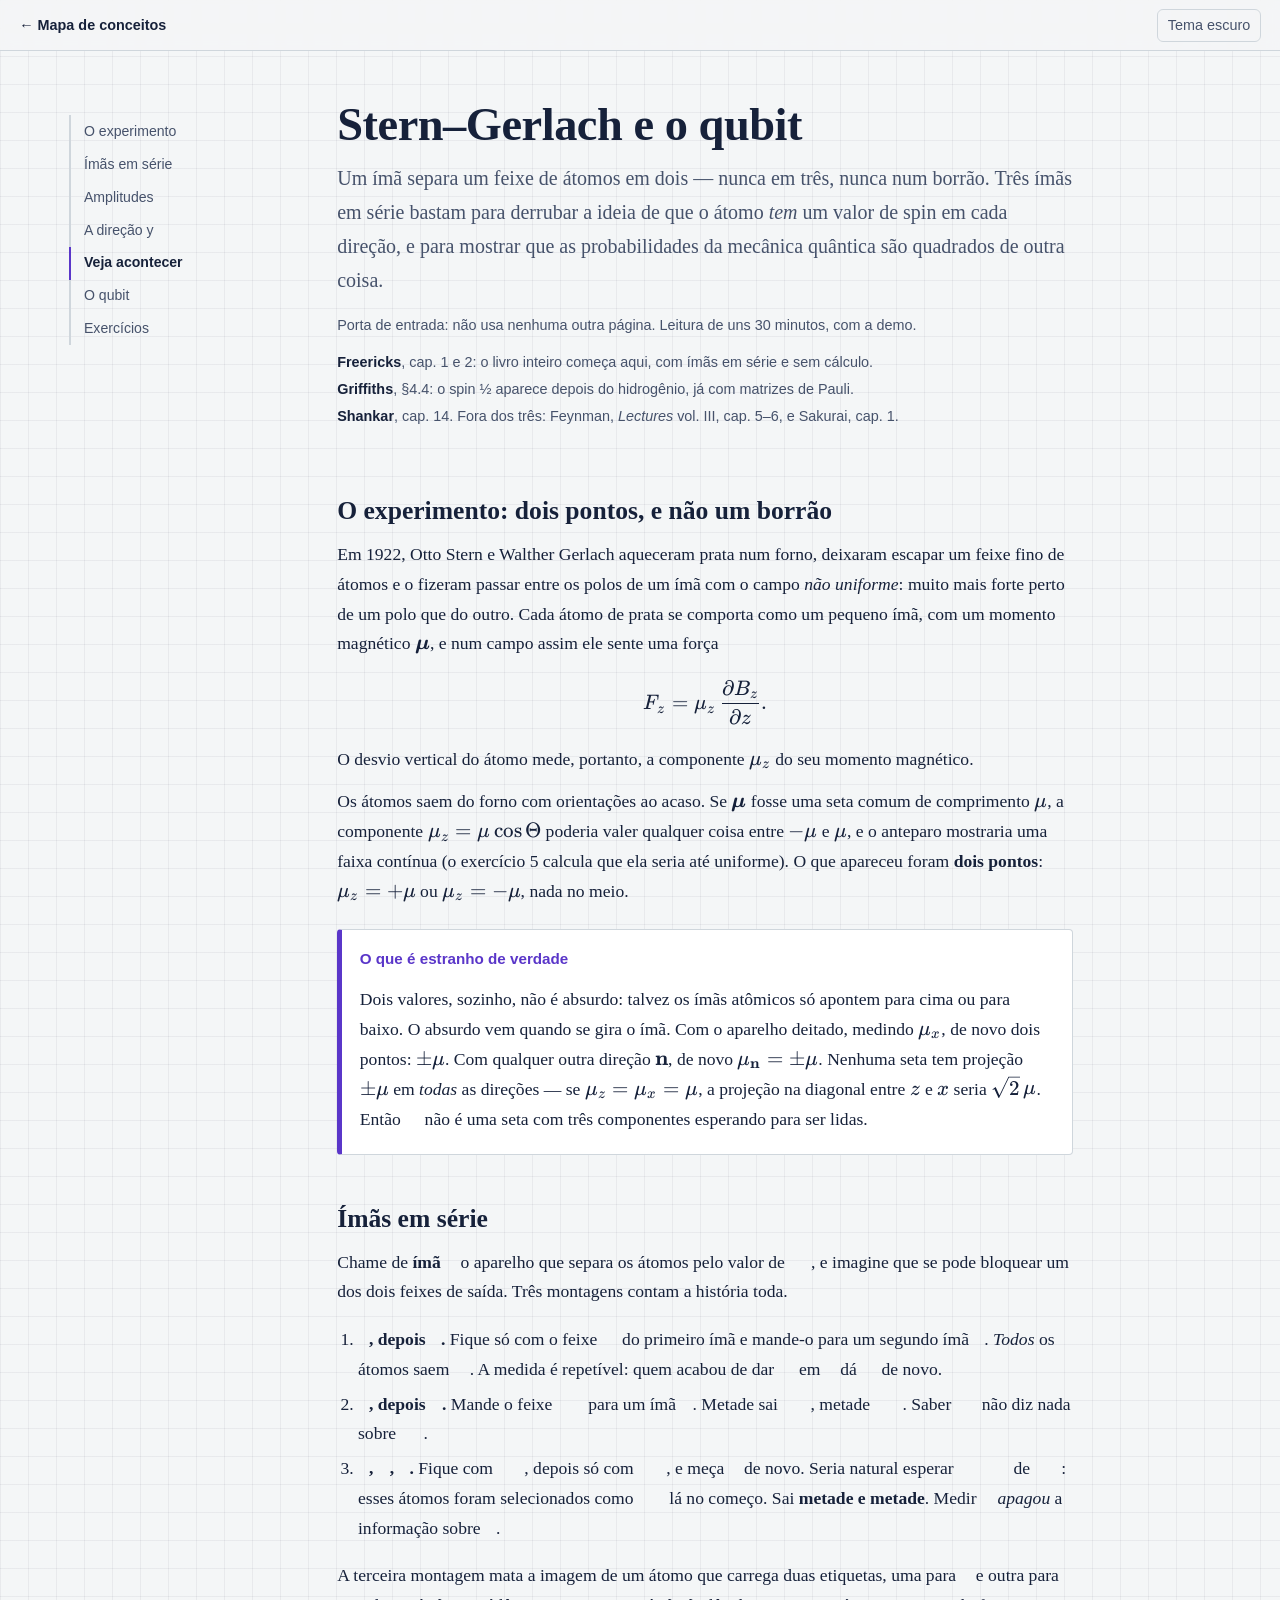
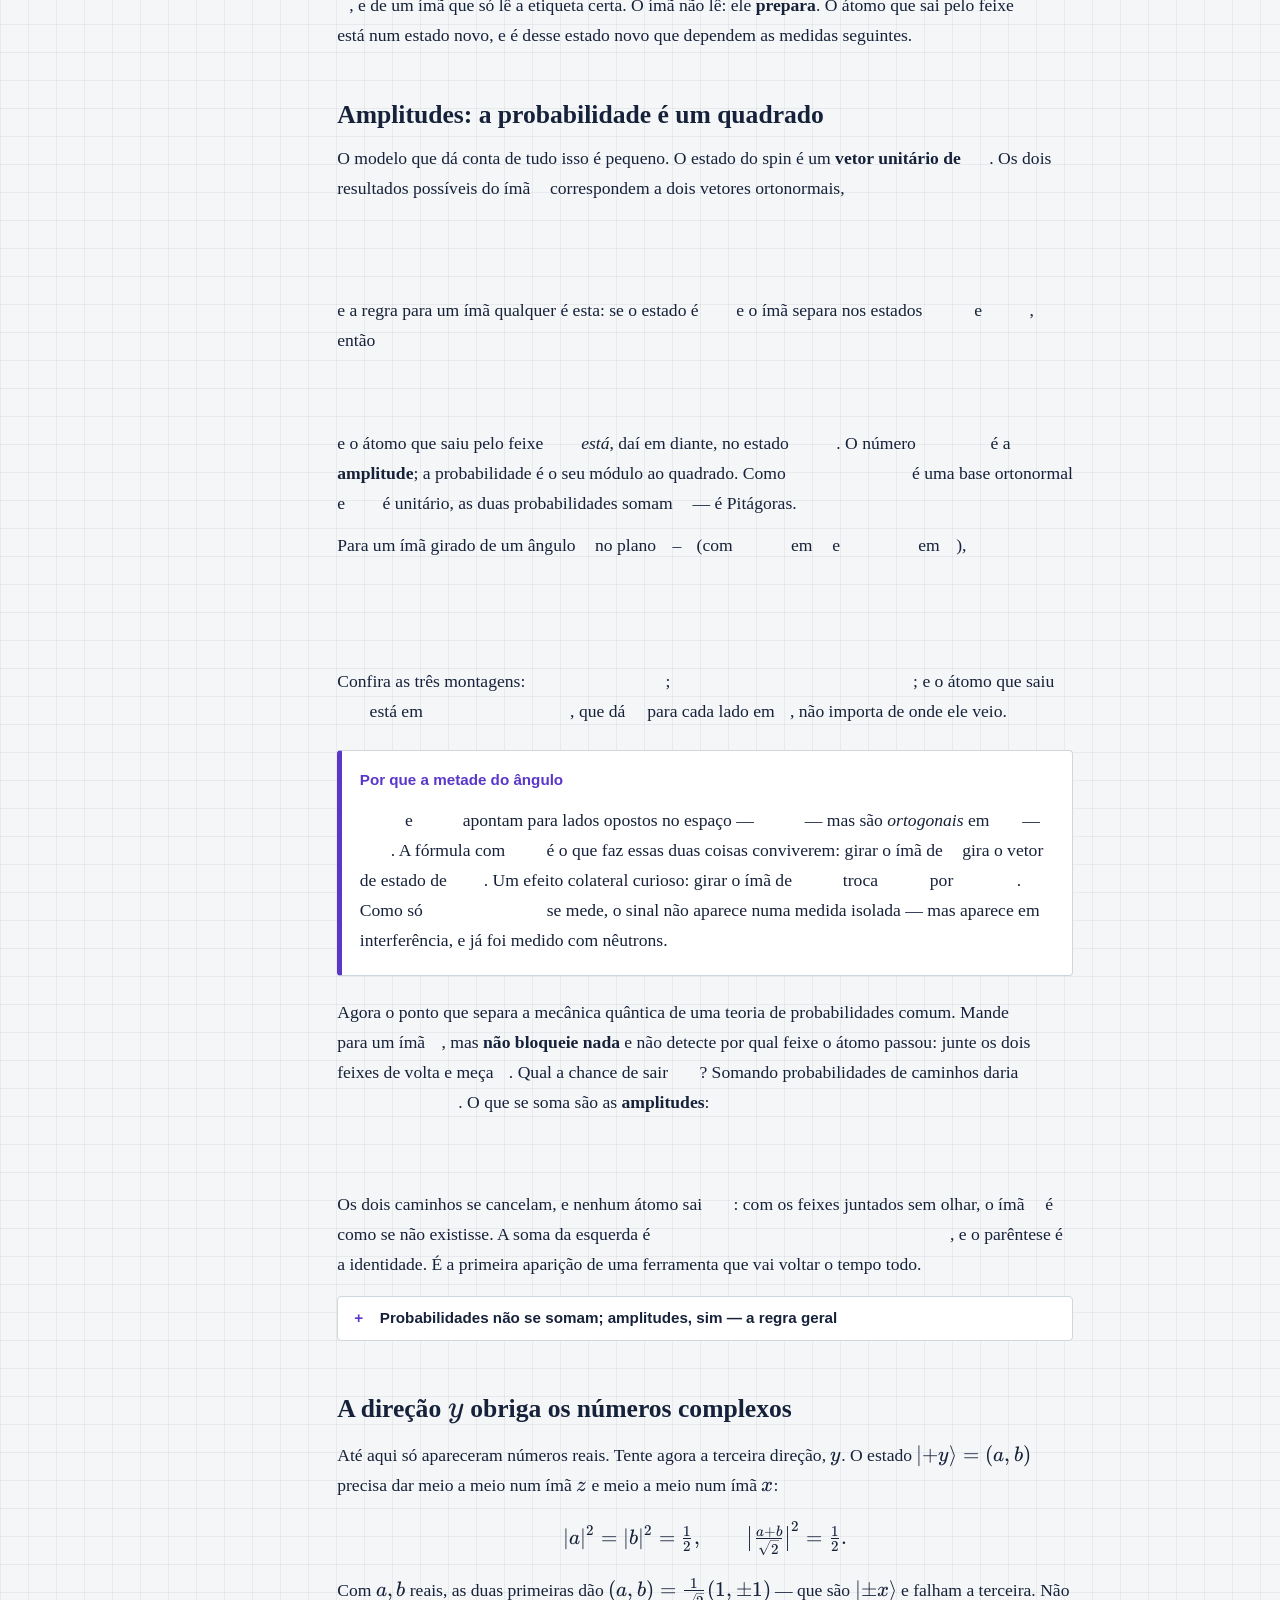
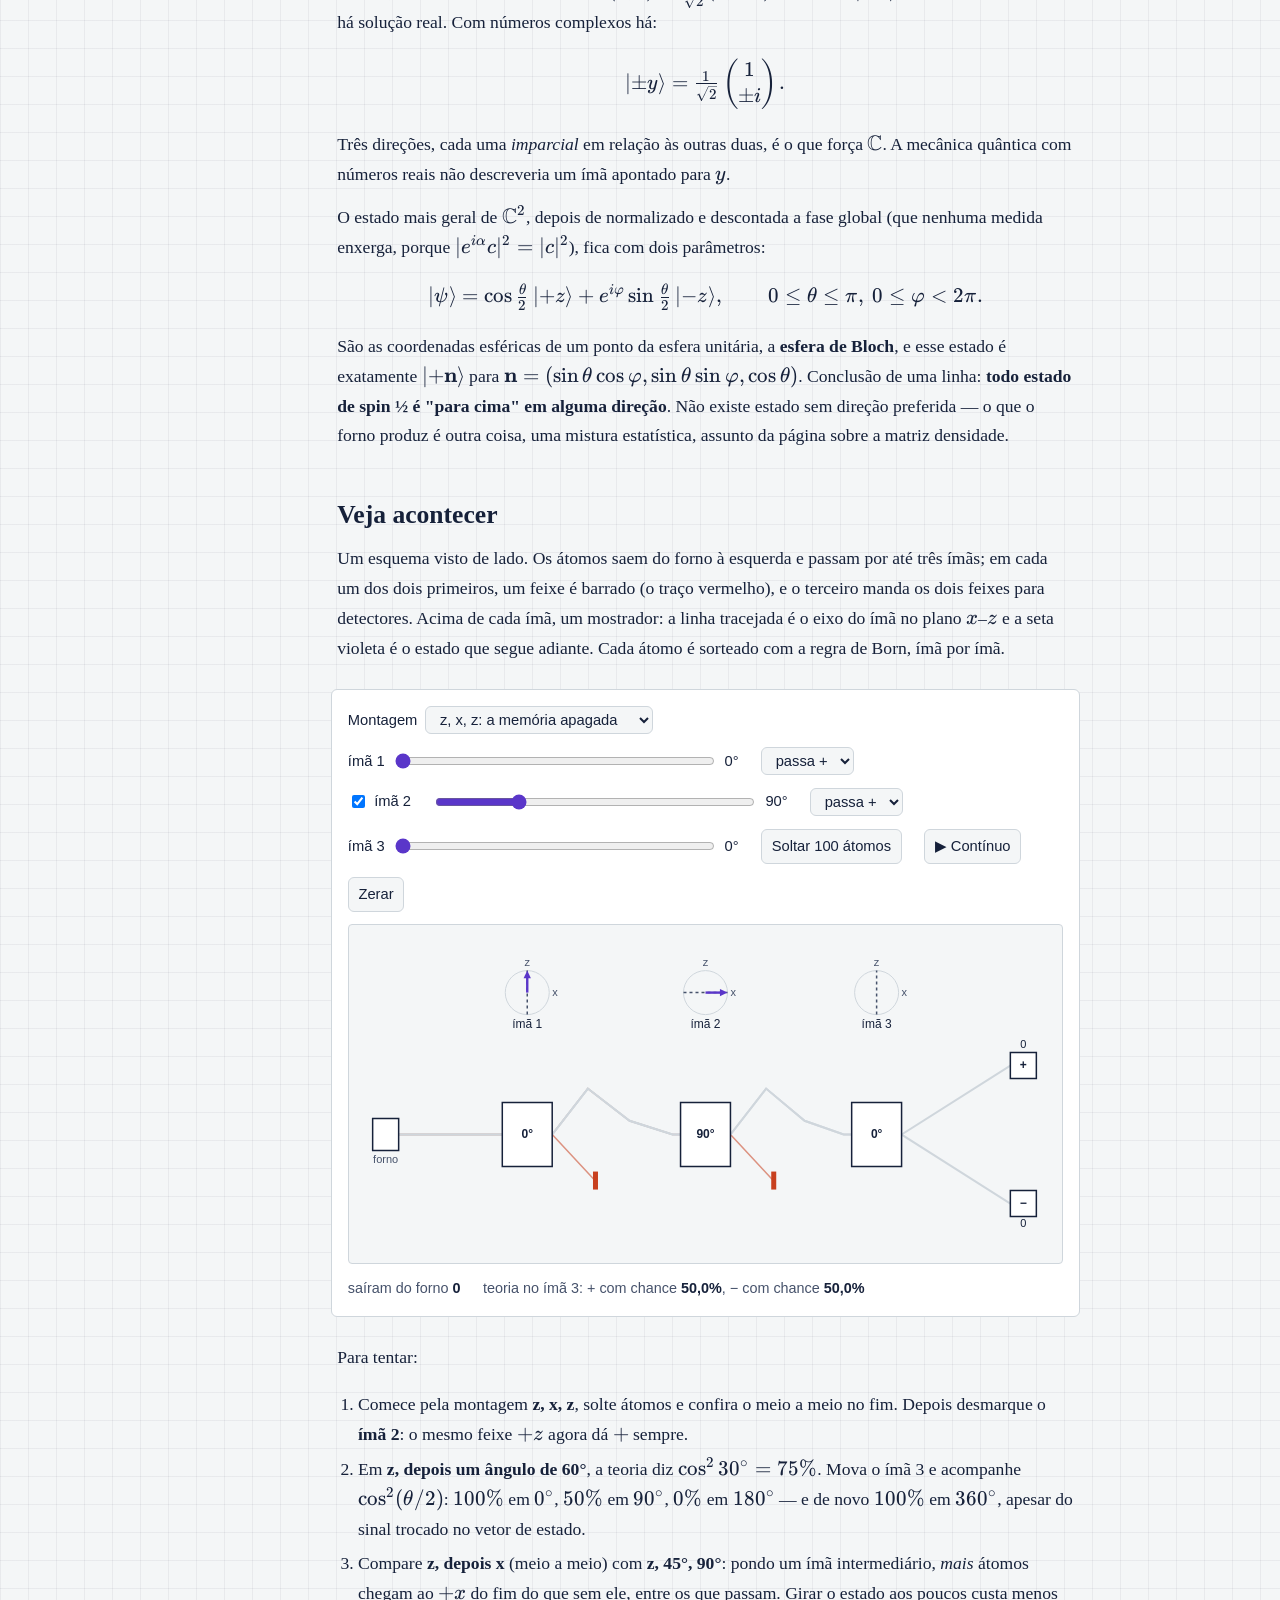
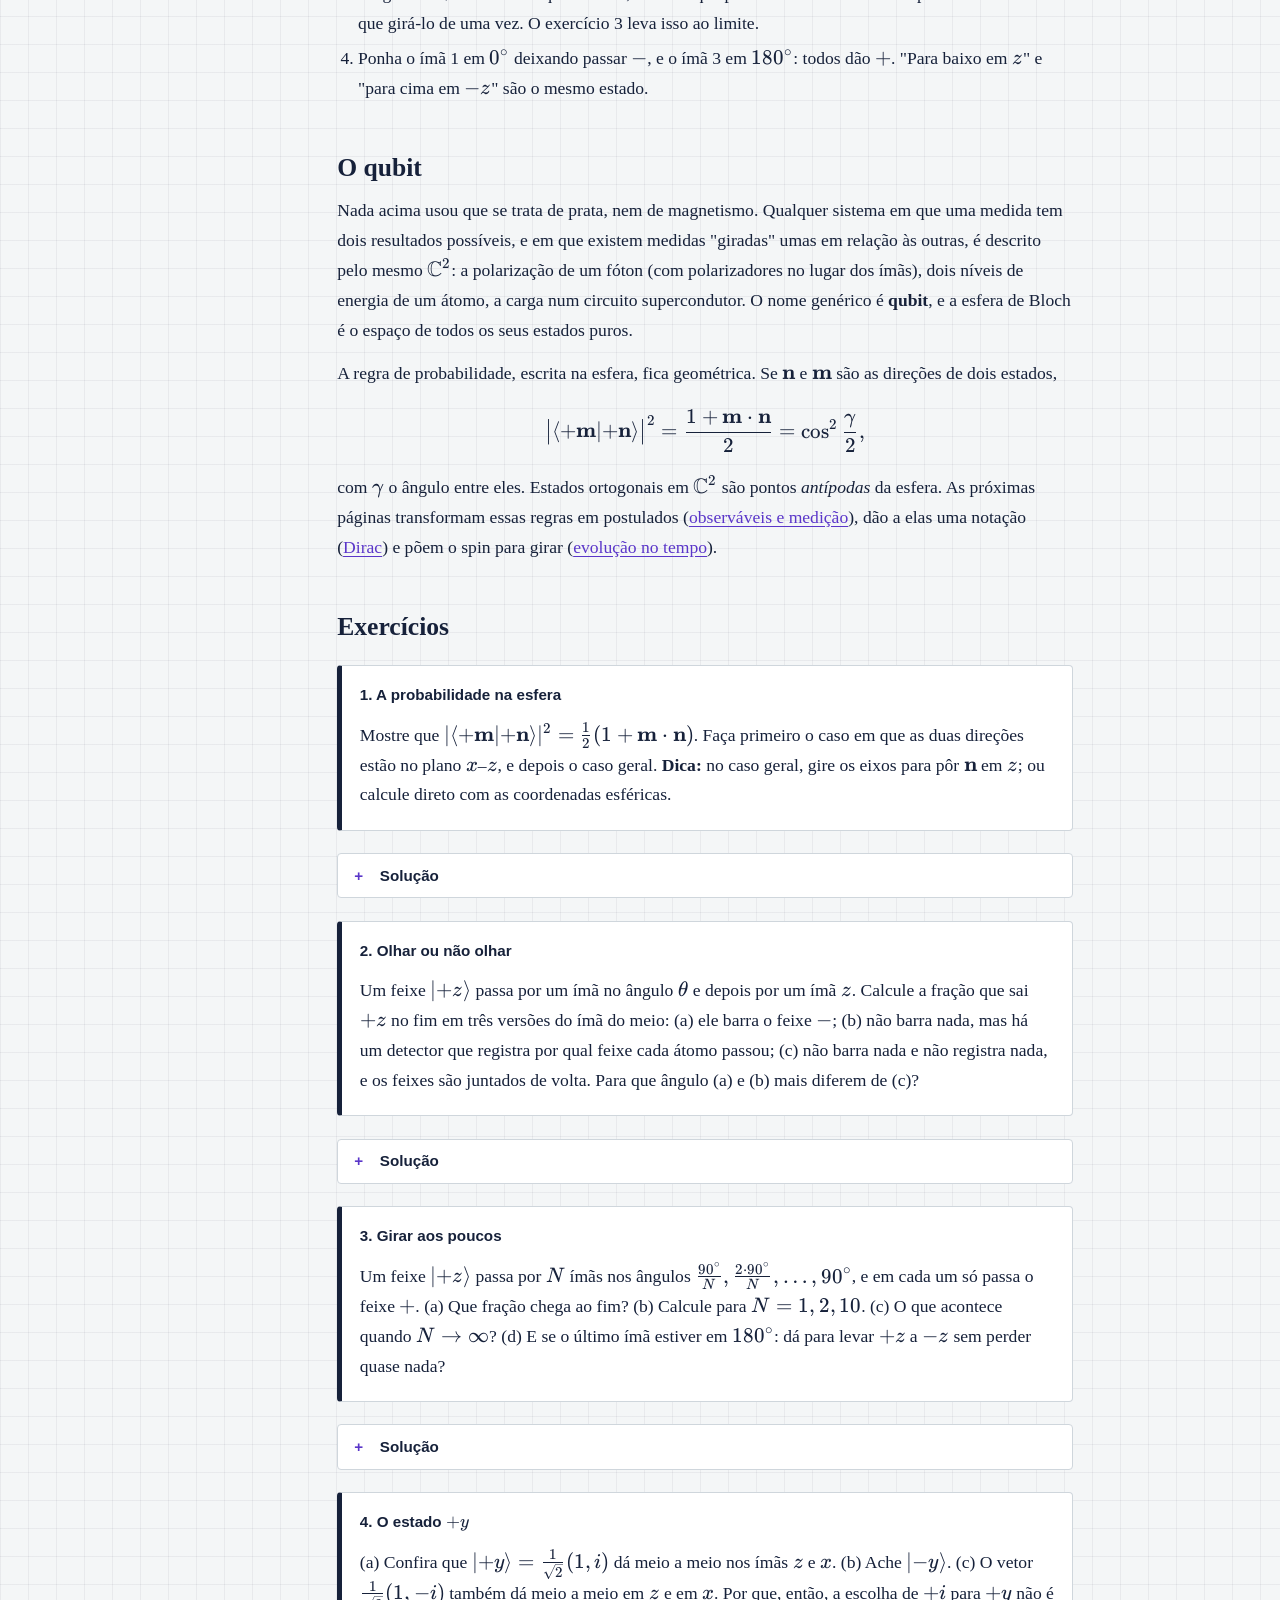
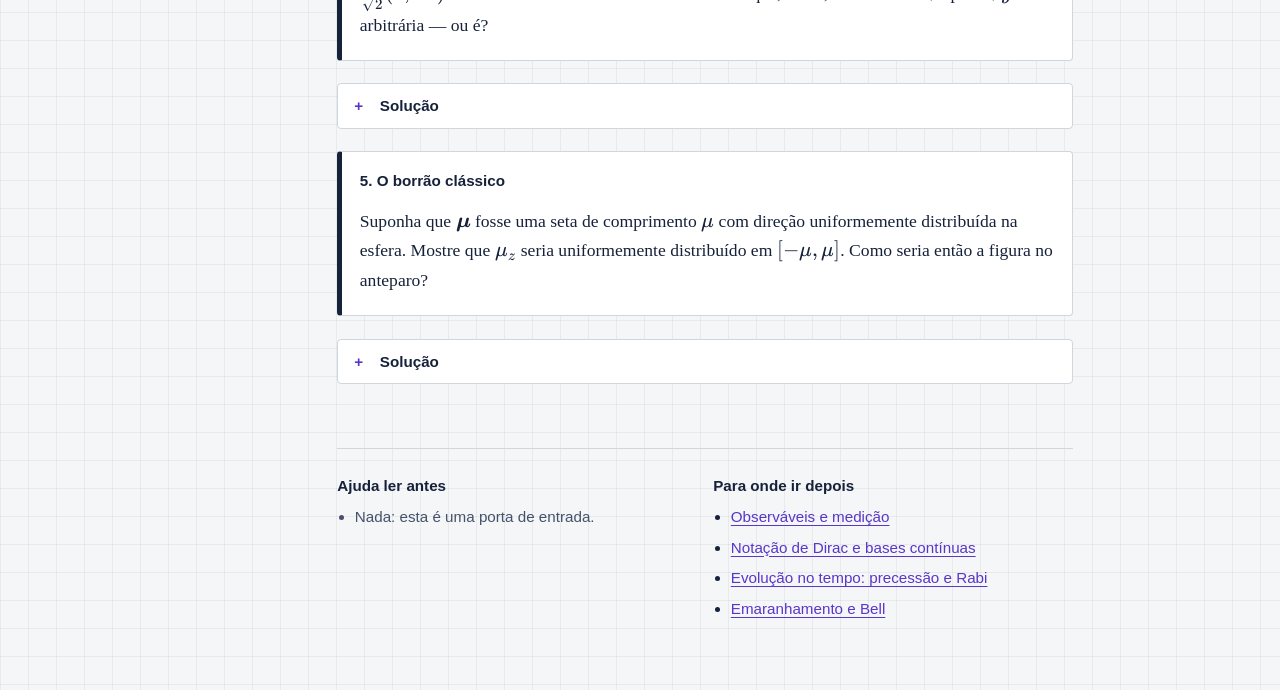
==== paginas/stern-gerlach.html @ 1f0ceff7 "Primeira versão do livro de mecânica quântica Mapa de conceitos com três portas de entrada (spin/Fre" ====
<!doctype html>
<html lang="pt-BR">
<head>
  <meta charset="utf-8">
  <meta name="viewport" content="width=device-width, initial-scale=1">
  <title>Stern–Gerlach e o qubit — Mecânica quântica</title>
  <link rel="stylesheet" href="../assets/style.css">
  <link rel="stylesheet" href="../vendor/katex/katex.min.css">
  <script src="../assets/site.js"></script>
  <script defer src="../vendor/katex/katex.min.js"></script>
  <script defer src="../vendor/katex/auto-render.min.js"></script>
</head>
<body>
  <header class="topbar">
    <a href="../index.html">← Mapa de conceitos</a>
    <span class="spacer"></span>
    <button id="tema" type="button">Tema escuro</button>
  </header>

  <div class="layout">
    <nav class="toc" id="toc" aria-label="Nesta página"></nav>
    <main>
      <header>
        <h1>Stern–Gerlach e o qubit</h1>
        <p class="lede">Um ímã separa um feixe de átomos em dois — nunca em três, nunca num borrão. Três ímãs em série bastam para derrubar a ideia de que o átomo <em>tem</em> um valor de spin em cada direção, e para mostrar que as probabilidades da mecânica quântica são quadrados de outra coisa.</p>
        <p class="meta">Porta de entrada: não usa nenhuma outra página. Leitura de uns 30 minutos, com a demo.</p>
        <ul class="livros">
          <li><b>Freericks</b>, cap. 1 e 2: o livro inteiro começa aqui, com ímãs em série e sem cálculo.</li>
          <li><b>Griffiths</b>, §4.4: o spin ½ aparece depois do hidrogênio, já com matrizes de Pauli.</li>
          <li><b>Shankar</b>, cap. 14. Fora dos três: Feynman, <em>Lectures</em> vol. III, cap. 5–6, e Sakurai, cap. 1.</li>
        </ul>
      </header>

      <h2 id="experimento" data-toc="O experimento">O experimento: dois pontos, e não um borrão</h2>
      <p>Em 1922, Otto Stern e Walther Gerlach aqueceram prata num forno, deixaram escapar um feixe fino de átomos e o fizeram passar entre os polos de um ímã com o campo <em>não uniforme</em>: muito mais forte perto de um polo que do outro. Cada átomo de prata se comporta como um pequeno ímã, com um momento magnético $\boldsymbol\mu$, e num campo assim ele sente uma força
      $$F_z=\mu_z\,\frac{\partial B_z}{\partial z}.$$
      O desvio vertical do átomo mede, portanto, a componente $\mu_z$ do seu momento magnético.</p>
      <p>Os átomos saem do forno com orientações ao acaso. Se $\boldsymbol\mu$ fosse uma seta comum de comprimento $\mu$, a componente $\mu_z=\mu\cos\Theta$ poderia valer qualquer coisa entre $-\mu$ e $\mu$, e o anteparo mostraria uma faixa contínua (o exercício 5 calcula que ela seria até uniforme). O que apareceu foram <b>dois pontos</b>: $\mu_z=+\mu$ ou $\mu_z=-\mu$, nada no meio.</p>

      <aside class="box">
        <p class="tag">O que é estranho de verdade</p>
        <p>Dois valores, sozinho, não é absurdo: talvez os ímãs atômicos só apontem para cima ou para baixo. O absurdo vem quando se gira o ímã. Com o aparelho deitado, medindo $\mu_x$, de novo dois pontos: $\pm\mu$. Com qualquer outra direção $\mathbf n$, de novo $\mu_{\mathbf n}=\pm\mu$. Nenhuma seta tem projeção $\pm\mu$ em <em>todas</em> as direções — se $\mu_z=\mu_x=\mu$, a projeção na diagonal entre $z$ e $x$ seria $\sqrt2\,\mu$. Então $\boldsymbol\mu$ não é uma seta com três componentes esperando para ser lidas.</p>
      </aside>

      <h2 id="serie" data-toc="Ímãs em série">Ímãs em série</h2>
      <p>Chame de <b>ímã $z$</b> o aparelho que separa os átomos pelo valor de $\mu_z$, e imagine que se pode bloquear um dos dois feixes de saída. Três montagens contam a história toda.</p>
      <ol>
        <li><b>$z$, depois $z$.</b> Fique só com o feixe $+$ do primeiro ímã e mande-o para um segundo ímã $z$. <em>Todos</em> os átomos saem $+$. A medida é repetível: quem acabou de dar $+$ em $z$ dá $+$ de novo.</li>
        <li><b>$z$, depois $x$.</b> Mande o feixe $+z$ para um ímã $x$. Metade sai $+x$, metade $-x$. Saber $\mu_z$ não diz nada sobre $\mu_x$.</li>
        <li><b>$z$, $x$, $z$.</b> Fique com $+z$, depois só com $+x$, e meça $z$ de novo. Seria natural esperar $100\%$ de $+z$: esses átomos foram selecionados como $+z$ lá no começo. Sai <b>metade e metade</b>. Medir $x$ <em>apagou</em> a informação sobre $z$.</li>
      </ol>
      <p>A terceira montagem mata a imagem de um átomo que carrega duas etiquetas, uma para $z$ e outra para $x$, e de um ímã que só lê a etiqueta certa. O ímã não lê: ele <b>prepara</b>. O átomo que sai pelo feixe $+x$ está num estado novo, e é desse estado novo que dependem as medidas seguintes.</p>

      <h2 id="amplitudes" data-toc="Amplitudes">Amplitudes: a probabilidade é um quadrado</h2>
      <p>O modelo que dá conta de tudo isso é pequeno. O estado do spin é um <b>vetor unitário de $\mathbb C^2$</b>. Os dois resultados possíveis do ímã $z$ correspondem a dois vetores ortonormais,
      $$|{+z}\rangle=\begin{pmatrix}1\\0\end{pmatrix},\qquad|{-z}\rangle=\begin{pmatrix}0\\1\end{pmatrix},$$
      e a regra para um ímã qualquer é esta: se o estado é $|\psi\rangle$ e o ímã separa nos estados $|{+}\mathbf n\rangle$ e $|{-}\mathbf n\rangle$, então
      $$P(+\mathbf n)=\big|\langle{+}\mathbf n|\psi\rangle\big|^2,\qquad P(-\mathbf n)=\big|\langle{-}\mathbf n|\psi\rangle\big|^2,$$
      e o átomo que saiu pelo feixe $+\mathbf n$ <em>está</em>, daí em diante, no estado $|{+}\mathbf n\rangle$. O número $\langle{+}\mathbf n|\psi\rangle$ é a <b>amplitude</b>; a probabilidade é o seu módulo ao quadrado. Como $\{|{+}\mathbf n\rangle,|{-}\mathbf n\rangle\}$ é uma base ortonormal e $|\psi\rangle$ é unitário, as duas probabilidades somam $1$ — é Pitágoras.</p>
      <p>Para um ímã girado de um ângulo $\theta$ no plano $x$–$z$ (com $\theta=0$ em $z$ e $\theta=90^\circ$ em $x$),
      $$|{+}\mathbf n\rangle=\begin{pmatrix}\cos\frac\theta2\\[2pt]\sin\frac\theta2\end{pmatrix},\qquad|{-}\mathbf n\rangle=\begin{pmatrix}-\sin\frac\theta2\\[2pt]\cos\frac\theta2\end{pmatrix}.$$
      Confira as três montagens: $|\langle{+z}|{+z}\rangle|^2=1$; $|\langle{\pm x}|{+z}\rangle|^2=\cos^2 45^\circ=\tfrac12$; e o átomo que saiu $+x$ está em $|{+x}\rangle=\tfrac1{\sqrt2}(1,1)$, que dá $\tfrac12$ para cada lado em $z$, não importa de onde ele veio.</p>

      <aside class="box">
        <p class="tag">Por que a metade do ângulo</p>
        <p>$|{+z}\rangle$ e $|{-z}\rangle$ apontam para lados opostos no espaço — $180^\circ$ — mas são <em>ortogonais</em> em $\mathbb C^2$ — $90^\circ$. A fórmula com $\theta/2$ é o que faz essas duas coisas conviverem: girar o ímã de $\theta$ gira o vetor de estado de $\theta/2$. Um efeito colateral curioso: girar o ímã de $360^\circ$ troca $|{+}\mathbf n\rangle$ por $-|{+}\mathbf n\rangle$. Como só $|\text{amplitude}|^2$ se mede, o sinal não aparece numa medida isolada — mas aparece em interferência, e já foi medido com nêutrons.</p>
      </aside>

      <p>Agora o ponto que separa a mecânica quântica de uma teoria de probabilidades comum. Mande $|{+z}\rangle$ para um ímã $x$, mas <b>não bloqueie nada</b> e não detecte por qual feixe o átomo passou: junte os dois feixes de volta e meça $z$. Qual a chance de sair $-z$? Somando probabilidades de caminhos daria $\tfrac12\cdot\tfrac12+\tfrac12\cdot\tfrac12=\tfrac12$. O que se soma são as <b>amplitudes</b>:
      $$\langle{-z}|{+x}\rangle\langle{+x}|{+z}\rangle+\langle{-z}|{-x}\rangle\langle{-x}|{+z}\rangle=\tfrac1{\sqrt2}\cdot\tfrac1{\sqrt2}+\big(\tfrac1{\sqrt2}\big)\big(-\tfrac1{\sqrt2}\big)=0.$$
      Os dois caminhos se cancelam, e nenhum átomo sai $-z$: com os feixes juntados sem olhar, o ímã $x$ é como se não existisse. A soma da esquerda é $\langle{-z}|\big(|{+x}\rangle\langle{+x}|+|{-x}\rangle\langle{-x}|\big)|{+z}\rangle$, e o parêntese é a identidade. É a primeira aparição de uma ferramenta que vai voltar o tempo todo.</p>

      <details>
        <summary>Probabilidades não se somam; amplitudes, sim — a regra geral</summary>
        <div class="body">
          <p>Se um processo pode ir de $|\psi\rangle$ a $|\chi\rangle$ por caminhos que <em>não são distinguidos</em> por nada no aparelho, a amplitude total é a soma das amplitudes dos caminhos e a probabilidade é $|\text{soma}|^2$. Se os caminhos <em>são</em> distinguidos — basta que exista, em princípio, um registro de por onde o átomo passou —, somam-se as probabilidades. A diferença entre as duas contas são os termos cruzados $2\,\mathrm{Re}(\bar a_1a_2)$: é isso que se chama interferência.</p>
          <p>No experimento acima: se houver um detector em um dos feixes $x$, mesmo que ele não bloqueie o átomo, a chance de $-z$ volta a ser $\tfrac12$. O que destrói a interferência não é o empurrão do detector, é a informação.</p>
        </div>
      </details>

      <h2 id="complexos" data-toc="A direção y">A direção $y$ obriga os números complexos</h2>
      <p>Até aqui só apareceram números reais. Tente agora a terceira direção, $y$. O estado $|{+y}\rangle=(a,b)$ precisa dar meio a meio num ímã $z$ e meio a meio num ímã $x$:
      $$|a|^2=|b|^2=\tfrac12,\qquad \big|\tfrac{a+b}{\sqrt2}\big|^2=\tfrac12.$$
      Com $a,b$ reais, as duas primeiras dão $(a,b)=\tfrac1{\sqrt2}(1,\pm1)$ — que são $|{\pm x}\rangle$ e falham a terceira. Não há solução real. Com números complexos há:
      $$|{\pm y}\rangle=\tfrac1{\sqrt2}\begin{pmatrix}1\\\pm i\end{pmatrix}.$$
      Três direções, cada uma <em>imparcial</em> em relação às outras duas, é o que força $\mathbb C$. A mecânica quântica com números reais não descreveria um ímã apontado para $y$.</p>
      <p>O estado mais geral de $\mathbb C^2$, depois de normalizado e descontada a fase global (que nenhuma medida enxerga, porque $|e^{i\alpha}c|^2=|c|^2$), fica com dois parâmetros:
      $$|\psi\rangle=\cos\tfrac\theta2\,|{+z}\rangle+e^{i\varphi}\sin\tfrac\theta2\,|{-z}\rangle,\qquad 0\le\theta\le\pi,\ 0\le\varphi&lt;2\pi.$$
      São as coordenadas esféricas de um ponto da esfera unitária, a <b>esfera de Bloch</b>, e esse estado é exatamente $|{+}\mathbf n\rangle$ para $\mathbf n=(\sin\theta\cos\varphi,\sin\theta\sin\varphi,\cos\theta)$. Conclusão de uma linha: <b>todo estado de spin ½ é "para cima" em alguma direção</b>. Não existe estado sem direção preferida — o que o forno produz é outra coisa, uma mistura estatística, assunto da página sobre a matriz densidade.</p>

      <h2 id="demo" data-toc="Veja acontecer">Veja acontecer</h2>
      <p>Um esquema visto de lado. Os átomos saem do forno à esquerda e passam por até três ímãs; em cada um dos dois primeiros, um feixe é barrado (o traço vermelho), e o terceiro manda os dois feixes para detectores. Acima de cada ímã, um mostrador: a linha tracejada é o eixo do ímã no plano $x$–$z$ e a seta violeta é o estado que segue adiante. Cada átomo é sorteado com a regra de Born, ímã por ímã.</p>

      <div class="demo" id="demo-sg">
        <div class="controls">
          <label>Montagem
            <select id="sg-preset" aria-label="Montagem pronta"></select>
          </label>
        </div>
        <div class="controls">
          <label>ímã 1 <input type="range" id="sg-t1" min="0" max="360" step="5" value="0" aria-label="Ângulo do ímã 1"><output id="sg-t1v">0°</output></label>
          <label><select id="sg-s1" aria-label="Feixe que passa no ímã 1"><option value="1">passa +</option><option value="-1">passa −</option></select></label>
        </div>
        <div class="controls">
          <label class="check"><input type="checkbox" id="sg-usa2" checked> ímã 2</label>
          <label><input type="range" id="sg-t2" min="0" max="360" step="5" value="90" aria-label="Ângulo do ímã 2"><output id="sg-t2v">90°</output></label>
          <label><select id="sg-s2" aria-label="Feixe que passa no ímã 2"><option value="1">passa +</option><option value="-1">passa −</option></select></label>
        </div>
        <div class="controls">
          <label>ímã 3 <input type="range" id="sg-t3" min="0" max="360" step="5" value="0" aria-label="Ângulo do ímã 3"><output id="sg-t3v">0°</output></label>
          <button id="sg-cem" type="button">Soltar 100 átomos</button>
          <button id="sg-play" type="button">▶ Contínuo</button>
          <button id="sg-zera" type="button">Zerar</button>
        </div>
        <div class="panels">
          <canvas id="sg-canvas" class="alto" role="img" aria-label="Esquema do forno, dos três ímãs e dos detectores, com os átomos em voo"></canvas>
        </div>
        <div class="readout" id="sg-readout" aria-live="polite"></div>
      </div>

      <p>Para tentar:</p>
      <ol>
        <li>Comece pela montagem <b>z, x, z</b>, solte átomos e confira o meio a meio no fim. Depois desmarque o <b>ímã 2</b>: o mesmo feixe $+z$ agora dá $+$ sempre.</li>
        <li>Em <b>z, depois um ângulo de 60°</b>, a teoria diz $\cos^2 30^\circ=75\%$. Mova o ímã 3 e acompanhe $\cos^2(\theta/2)$: $100\%$ em $0^\circ$, $50\%$ em $90^\circ$, $0\%$ em $180^\circ$ — e de novo $100\%$ em $360^\circ$, apesar do sinal trocado no vetor de estado.</li>
        <li>Compare <b>z, depois x</b> (meio a meio) com <b>z, 45°, 90°</b>: pondo um ímã intermediário, <em>mais</em> átomos chegam ao $+x$ do fim do que sem ele, entre os que passam. Girar o estado aos poucos custa menos que girá-lo de uma vez. O exercício 3 leva isso ao limite.</li>
        <li>Ponha o ímã 1 em $0^\circ$ deixando passar $-$, e o ímã 3 em $180^\circ$: todos dão $+$. "Para baixo em $z$" e "para cima em $-z$" são o mesmo estado.</li>
      </ol>

      <h2 id="qubit" data-toc="O qubit">O qubit</h2>
      <p>Nada acima usou que se trata de prata, nem de magnetismo. Qualquer sistema em que uma medida tem dois resultados possíveis, e em que existem medidas "giradas" umas em relação às outras, é descrito pelo mesmo $\mathbb C^2$: a polarização de um fóton (com polarizadores no lugar dos ímãs), dois níveis de energia de um átomo, a carga num circuito supercondutor. O nome genérico é <b>qubit</b>, e a esfera de Bloch é o espaço de todos os seus estados puros.</p>
      <p>A regra de probabilidade, escrita na esfera, fica geométrica. Se $\mathbf n$ e $\mathbf m$ são as direções de dois estados,
      $$\big|\langle{+}\mathbf m|{+}\mathbf n\rangle\big|^2=\frac{1+\mathbf m\cdot\mathbf n}{2}=\cos^2\frac\gamma2,$$
      com $\gamma$ o ângulo entre eles. Estados ortogonais em $\mathbb C^2$ são pontos <em>antípodas</em> da esfera. As próximas páginas transformam essas regras em postulados (<a href="observaveis.html">observáveis e medição</a>), dão a elas uma notação (<a href="dirac.html">Dirac</a>) e põem o spin para girar (<a href="evolucao-spin.html">evolução no tempo</a>).</p>

      <h2 id="exercicios">Exercícios</h2>

      <aside class="box exercicio">
        <p class="tag">1. A probabilidade na esfera</p>
        <p>Mostre que $|\langle{+}\mathbf m|{+}\mathbf n\rangle|^2=\tfrac12(1+\mathbf m\cdot\mathbf n)$. Faça primeiro o caso em que as duas direções estão no plano $x$–$z$, e depois o caso geral. <b>Dica:</b> no caso geral, gire os eixos para pôr $\mathbf n$ em $z$; ou calcule direto com as coordenadas esféricas.</p>
      </aside>
      <details>
        <summary>Solução</summary>
        <div class="body">
          <p>No plano $x$–$z$, com ângulos $\alpha$ e $\beta$: $\langle{+}\mathbf m|{+}\mathbf n\rangle=\cos\frac\alpha2\cos\frac\beta2+\sin\frac\alpha2\sin\frac\beta2=\cos\frac{\alpha-\beta}2$, e $\cos^2\frac{\gamma}2=\frac{1+\cos\gamma}2$ com $\gamma=\alpha-\beta$, que é o ângulo entre as direções.</p>
          <p>No caso geral, com $|{+}\mathbf n\rangle=(c_1,s_1e^{i\varphi_1})$ e $|{+}\mathbf m\rangle=(c_2,s_2e^{i\varphi_2})$, onde $c_j=\cos\frac{\theta_j}2$ e $s_j=\sin\frac{\theta_j}2$:
          $$|\langle{+}\mathbf m|{+}\mathbf n\rangle|^2=|c_1c_2+s_1s_2e^{i(\varphi_1-\varphi_2)}|^2=c_1^2c_2^2+s_1^2s_2^2+2c_1c_2s_1s_2\cos(\varphi_1-\varphi_2).$$
          Usando $c^2=\frac{1+\cos\theta}2$, $s^2=\frac{1-\cos\theta}2$ e $2cs=\sin\theta$, a soma vira $\tfrac12\big(1+\cos\theta_1\cos\theta_2+\sin\theta_1\sin\theta_2\cos(\varphi_1-\varphi_2)\big)=\tfrac12(1+\mathbf m\cdot\mathbf n)$.</p>
        </div>
      </details>

      <aside class="box exercicio">
        <p class="tag">2. Olhar ou não olhar</p>
        <p>Um feixe $|{+z}\rangle$ passa por um ímã no ângulo $\theta$ e depois por um ímã $z$. Calcule a fração que sai $+z$ no fim em três versões do ímã do meio: (a) ele barra o feixe $-$; (b) não barra nada, mas há um detector que registra por qual feixe cada átomo passou; (c) não barra nada e não registra nada, e os feixes são juntados de volta. Para que ângulo (a) e (b) mais diferem de (c)?</p>
      </aside>
      <details>
        <summary>Solução</summary>
        <div class="body">
          <p>Com $c=\cos\frac\theta2$ e $s=\sin\frac\theta2$: (a) passa a fração $c^2$, e dessas sai $+z$ a fração $c^2$: total $c^4$. (b) Os dois caminhos são distinguíveis, então somam-se probabilidades: $c^2\cdot c^2+s^2\cdot s^2=c^4+s^4$. (c) Somam-se amplitudes: $c\cdot c+s\cdot s=1$, e a chance é $1$ — o ímã do meio, sem registro, não faz nada.</p>
          <p>Em $\theta=90^\circ$: (a) dá $\tfrac14$, (b) dá $\tfrac12$, (c) dá $1$. Os termos cruzados que (b) perde valem $2c^2s^2=\tfrac12\sin^2\theta$, máximos em $90^\circ$.</p>
        </div>
      </details>

      <aside class="box exercicio">
        <p class="tag">3. Girar aos poucos</p>
        <p>Um feixe $|{+z}\rangle$ passa por $N$ ímãs nos ângulos $\frac{90^\circ}{N},\frac{2\cdot90^\circ}{N},\dots,90^\circ$, e em cada um só passa o feixe $+$. (a) Que fração chega ao fim? (b) Calcule para $N=1,2,10$. (c) O que acontece quando $N\to\infty$? (d) E se o último ímã estiver em $180^\circ$: dá para levar $+z$ a $-z$ sem perder quase nada?</p>
      </aside>
      <details>
        <summary>Solução</summary>
        <div class="body">
          <p>(a) Cada passo gira o ímã de $\frac{90^\circ}N$ e deixa passar a fração $\cos^2\frac{45^\circ}{N}$, então chega $\big(\cos^2\frac{\pi}{4N}\big)^N$.</p>
          <p>(b) $N=1$: $0{,}5$. $N=2$: $\cos^4 22{,}5^\circ\approx0{,}729$ (a montagem "z, 45°, 90°" da demo). $N=10$: $\approx0{,}940$.</p>
          <p>(c) $\ln\big(\cos^{2N}\frac\pi{4N}\big)\approx 2N\cdot\big(-\tfrac12\tfrac{\pi^2}{16N^2}\big)=-\frac{\pi^2}{16N}\to0$, então a fração tende a $1$. (d) Sim, com o mesmo argumento: fração $\big(\cos^2\frac\pi{2N}\big)^N\to1$. Cada ímã só faz uma pergunta "quase igual" à anterior, e a resposta quase sempre é sim — mas a soma das pequenas perguntas leva o estado a ser o oposto do inicial. Medidas frequentes que <em>congelam</em> o estado são o efeito Zeno quântico; aqui elas o <em>arrastam</em>.</p>
        </div>
      </details>

      <aside class="box exercicio">
        <p class="tag">4. O estado $+y$</p>
        <p>(a) Confira que $|{+y}\rangle=\frac1{\sqrt2}(1,i)$ dá meio a meio nos ímãs $z$ e $x$. (b) Ache $|{-y}\rangle$. (c) O vetor $\frac1{\sqrt2}(1,-i)$ também dá meio a meio em $z$ e em $x$. Por que, então, a escolha de $+i$ para $+y$ não é arbitrária — ou é?</p>
      </aside>
      <details>
        <summary>Solução</summary>
        <div class="body">
          <p>(a) $|\langle{\pm z}|{+y}\rangle|^2=\tfrac12$ imediatamente; $\langle{\pm x}|{+y}\rangle=\tfrac12(1\pm i)$, de módulo ao quadrado $\tfrac12$.</p>
          <p>(b) O vetor unitário ortogonal a $(1,i)/\sqrt2$, a menos de fase, é $(1,-i)/\sqrt2$. Então $|{-y}\rangle=\frac1{\sqrt2}(1,-i)$.</p>
          <p>(c) $(1,i)$ e $(1,-i)$ são os dois candidatos, e cada um é o "menos" do outro. Decidir qual deles é $+y$ equivale a escolher a orientação do espaço — se $(x,y,z)$ é um triedro de mão direita ou esquerda. Uma vez fixada essa convenção (e a que fixamos aqui é a usual: com ela, $\mathbf n=(\sin\theta\cos\varphi,\sin\theta\sin\varphi,\cos\theta)$ na fórmula da esfera de Bloch), não sobra liberdade. A escolha aparece de novo quando o spin gira num campo magnético: o sentido de rotação tem que sair certo.</p>
        </div>
      </details>

      <aside class="box exercicio">
        <p class="tag">5. O borrão clássico</p>
        <p>Suponha que $\boldsymbol\mu$ fosse uma seta de comprimento $\mu$ com direção uniformemente distribuída na esfera. Mostre que $\mu_z$ seria uniformemente distribuído em $[-\mu,\mu]$. Como seria então a figura no anteparo?</p>
      </aside>
      <details>
        <summary>Solução</summary>
        <div class="body">
          <p>Direção uniforme na esfera significa densidade proporcional à área: a faixa entre as colatitudes $\Theta$ e $\Theta+d\Theta$ tem área $2\pi\sin\Theta\,d\Theta$, de um total de $4\pi$. Com $u=\cos\Theta$, $du=-\sin\Theta\,d\Theta$, e a densidade de $u$ é $\frac{2\pi}{4\pi}=\frac12$ em $[-1,1]$: uniforme. (É o teorema de Arquimedes: a área de uma faixa da esfera só depende da altura da faixa.) Logo $\mu_z=\mu u$ seria uniforme em $[-\mu,\mu]$ e o anteparo mostraria uma faixa vertical de intensidade constante, em vez de dois pontos.</p>
        </div>
      </details>

      <nav class="nextprev" aria-label="Navegação">
        <div>
          <h4>Ajuda ler antes</h4>
          <ul>
            <li class="soon">Nada: esta é uma porta de entrada.</li>
          </ul>
        </div>
        <div>
          <h4>Para onde ir depois</h4>
          <ul>
            <li><a href="observaveis.html">Observáveis e medição</a></li>
            <li><a href="dirac.html">Notação de Dirac e bases contínuas</a></li>
            <li><a href="evolucao-spin.html">Evolução no tempo: precessão e Rabi</a></li>
            <li><a href="emaranhamento.html">Emaranhamento e Bell</a></li>
          </ul>
        </div>
      </nav>
    </main>
  </div>

  <script src="../assets/sg-core.js"></script>
  <script src="../assets/sg-demo.js"></script>
</body>
</html>
---- assets/style.css ----
/* Mecânica quântica — estilos (os mesmos do livro de EDP, com outra tinta de destaque)
   Ideia visual: caderno de cálculo em papel quadriculado, tinta azul-marinho,
   destaque em violeta (--carac), alertas em vermilion (--choque) e uma segunda curva
   em verde-azulado (--aux). Os nomes das variáveis ficaram os do livro de EDP de propósito:
   assim as demos dos dois livros se leem do mesmo jeito. */

:root {
  --paper: #f4f6f7;
  --paper-2: #eaeef0;
  --grid: rgba(20, 33, 61, 0.055);
  --ink: #16213a;
  --ink-soft: #46526b;
  --rule: #cfd6dc;
  --carac: #5a36c9;      /* destaque: estado, amplitude, curva principal */
  --choque: #c8401f;     /* alerta, potencial, medição */
  --aux: #0e7f74;        /* segunda curva (parte imaginária, momento, ...) */
  --ok: #19794f;
  --box-bg: #ffffff;
  --code-bg: #0f172a;
  --code-ink: #e5e9f0;
  --code-gutter: #7b8aa6;
  --serif: "Charter", "Iowan Old Style", "Palatino Linotype", "Book Antiqua", Georgia, serif;
  --sans: "Avenir Next", "Segoe UI", "Helvetica Neue", Arial, sans-serif;
  --mono: ui-monospace, "SF Mono", "Cascadia Mono", Menlo, Consolas, monospace;
}

@media (prefers-color-scheme: dark) {
  :root:not([data-theme="light"]) {
    --paper: #0e1320;
    --paper-2: #151c2d;
    --grid: rgba(190, 205, 235, 0.05);
    --ink: #e4e9f2;
    --ink-soft: #a2aec4;
    --rule: #2b3550;
    --carac: #ad9bff;
    --choque: #ff8a63;
    --aux: #4fd1c0;
    --ok: #5fd6a0;
    --box-bg: #141b2c;
    --code-bg: #0a0f1c;
  }
}
:root[data-theme="dark"] {
  --paper: #0e1320; --paper-2: #151c2d; --grid: rgba(190,205,235,.05);
  --ink: #e4e9f2; --ink-soft: #a2aec4; --rule: #2b3550;
  --carac: #ad9bff; --choque: #ff8a63; --aux: #4fd1c0; --ok: #5fd6a0;
  --box-bg: #141b2c; --code-bg: #0a0f1c;
}

* { box-sizing: border-box; }
html { scroll-behavior: smooth; -webkit-text-size-adjust: 100%; }
@media (prefers-reduced-motion: reduce) { html { scroll-behavior: auto; } * { animation: none !important; transition: none !important; } }

body {
  margin: 0;
  background-color: var(--paper);
  background-image:
    linear-gradient(var(--grid) 1px, transparent 1px),
    linear-gradient(90deg, var(--grid) 1px, transparent 1px);
  background-size: 28px 28px;
  color: var(--ink);
  font-family: var(--serif);
  font-size: 1.1rem;
  line-height: 1.7;
}

a { color: var(--carac); text-underline-offset: 3px; }
a:hover { text-decoration-thickness: 2px; }
:focus-visible { outline: 3px solid var(--carac); outline-offset: 2px; border-radius: 3px; }

/* ---------- barra superior ---------- */
.topbar {
  position: sticky; top: 0; z-index: 20;
  display: flex; align-items: center; gap: 1rem;
  padding: .55rem 1.2rem;
  background: color-mix(in srgb, var(--paper) 90%, transparent);
  backdrop-filter: blur(6px);
  border-bottom: 1px solid var(--rule);
  font-family: var(--sans); font-size: .9rem;
}
.topbar a { text-decoration: none; font-weight: 600; color: var(--ink); }
.topbar a:hover { color: var(--carac); }
.topbar .spacer { flex: 1; }
.topbar button {
  font: inherit; color: var(--ink-soft); background: none; border: 1px solid var(--rule);
  border-radius: 6px; padding: .2rem .6rem; cursor: pointer;
}
.topbar button:hover { border-color: var(--carac); color: var(--carac); }

/* ---------- layout da página ---------- */
.layout {
  display: grid;
  grid-template-columns: minmax(0, 1fr);
  max-width: 1180px; margin: 0 auto; padding: 0 1.2rem 4rem;
}
@media (min-width: 1000px) {
  .layout { grid-template-columns: 220px minmax(0, 46rem); gap: 3rem; }
}
.toc { display: none; font-family: var(--sans); font-size: .88rem; }
@media (min-width: 1000px) {
  .toc { display: block; position: sticky; top: 4.2rem; align-self: start; padding-top: 3rem; max-height: calc(100vh - 5rem); overflow: auto; }
}
.toc ol { list-style: none; margin: 0; padding: 0; border-left: 2px solid var(--rule); }
.toc a { display: block; padding: .28rem .8rem; color: var(--ink-soft); text-decoration: none; margin-left: -2px; border-left: 2px solid transparent; }
.toc a:hover { color: var(--ink); }
.toc a.on { color: var(--ink); border-left-color: var(--carac); font-weight: 600; }

main { min-width: 0; }
main > header { padding: 3rem 0 1rem; }
main h1 { font-size: clamp(2rem, 4.5vw, 2.9rem); line-height: 1.12; letter-spacing: -0.01em; margin: 0 0 .6rem; font-weight: 700; }
main .lede { font-size: 1.25rem; color: var(--ink-soft); margin: 0; }
main h2 { font-size: 1.6rem; line-height: 1.25; margin: 3rem 0 .6rem; scroll-margin-top: 4.5rem; }
main h3 { font-size: 1.15rem; margin: 2rem 0 .3rem; }
main p { margin: .8rem 0; }
main ul, main ol { padding-left: 1.3rem; }
main li { margin: .3rem 0; }

.meta { font-family: var(--sans); font-size: .9rem; color: var(--ink-soft); margin-top: 1rem; }
.meta a { color: var(--ink-soft); }

/* fórmulas em bloco: rolagem horizontal em telas estreitas */
.katex-display { overflow-x: auto; overflow-y: hidden; padding: .2rem 0; }
/* Fórmula de bloco rola; fórmula EM LINHA não tinha como rolar, e uma grande (um
   \left\{\begin{array} no meio de uma frase) empurrava a página inteira para fora da tela
   no telefone. Virar caixa em linha cria o contêiner de rolagem sem tirar a fórmula da frase. */
@media (max-width: 640px) {
  main .katex { display: inline-block; max-width: 100%; overflow-x: auto; overflow-y: hidden; vertical-align: middle; }
  main .katex-display > .katex { display: block; }
}

/* ---------- caixas ---------- */
.box {
  background: var(--box-bg);
  border: 1px solid var(--rule);
  border-left: 5px solid var(--carac);
  border-radius: 4px;
  padding: .2rem 1.1rem .4rem;
  margin: 1.4rem 0;
}
.box > :first-child { margin-top: .8rem; }
.box .tag { font-family: var(--sans); font-weight: 700; font-size: .95rem; margin: .8rem 0 .1rem; color: var(--carac); }
.box.atencao { border-left-color: var(--choque); }
.box.atencao .tag { color: var(--choque); }
.box.exercicio { border-left-color: var(--ink); }
.box.exercicio .tag { color: var(--ink); }

details { margin: 1rem 0; border: 1px solid var(--rule); border-radius: 4px; background: var(--box-bg); }
details > summary {
  cursor: pointer; padding: .55rem 1rem; font-family: var(--sans); font-weight: 600; font-size: .95rem;
  list-style: none; display: flex; gap: .6rem; align-items: baseline;
}
details > summary::-webkit-details-marker { display: none; }
details > summary::before { content: "+"; display: inline-block; width: 1rem; color: var(--carac); font-weight: 700; }
details[open] > summary::before { content: "–"; }
details > summary:hover { color: var(--carac); }
details > .body { padding: 0 1.1rem .8rem; border-top: 1px solid var(--rule); }

/* ---------- demos interativas ---------- */
.demo {
  background: var(--box-bg); border: 1px solid var(--rule); border-radius: 6px;
  padding: 1rem; margin: 1.6rem -.4rem; font-family: var(--sans);
}
.demo .controls { display: flex; flex-wrap: wrap; gap: .8rem 1.4rem; align-items: center; margin-bottom: .8rem; font-size: .92rem; }
.demo .controls label { display: flex; align-items: center; gap: .5rem; min-width: 0; }
/* um <select> se dimensiona pela opção mais larga e, no telefone, empurra a página inteira
   para fora da tela: trave-o na largura disponível */
.demo .controls select { max-width: 100%; min-width: 0; }
.demo .controls input[type=range] { width: min(320px, 60vw); accent-color: var(--carac); }
.demo select, .demo button {
  font: inherit; padding: .25rem .6rem; border: 1px solid var(--rule); border-radius: 6px;
  background: var(--paper); color: var(--ink); cursor: pointer;
}
.demo button:hover, .demo select:hover { border-color: var(--carac); }
.demo .panels { display: grid; gap: 1rem; grid-template-columns: 1fr; }
@media (min-width: 760px) { .demo .panels.two { grid-template-columns: 1fr 1fr; } }
.demo canvas { width: 100%; height: 280px; display: block; background: var(--paper); border: 1px solid var(--rule); border-radius: 4px; }
.demo .readout { margin-top: .7rem; font-size: .9rem; color: var(--ink-soft); display: flex; flex-wrap: wrap; gap: .3rem 1.4rem; font-variant-numeric: tabular-nums; }
.demo .readout b { color: var(--ink); }
.demo .legend { display: flex; flex-wrap: wrap; gap: .3rem 1.2rem; font-size: .85rem; color: var(--ink-soft); margin-top: .5rem; }
.demo .legend i { display: inline-block; width: 1.6rem; height: 0; border-top: 3px solid; vertical-align: middle; margin-right: .35rem; }

/* ---------- célula de Python ---------- */
.pycell { margin: 1.8rem -.4rem; border: 1px solid var(--rule); border-radius: 6px; overflow: hidden; background: var(--box-bg); font-family: var(--sans); }
.pycell .bar {
  display: flex; flex-wrap: wrap; align-items: center; gap: .5rem; padding: .5rem .7rem;
  background: var(--paper-2); border-bottom: 1px solid var(--rule); font-size: .88rem;
}
.pycell .bar .title { font-weight: 700; margin-right: auto; }
.pycell .bar button {
  font: inherit; padding: .25rem .7rem; border: 1px solid var(--rule); border-radius: 6px;
  background: var(--box-bg); color: var(--ink); cursor: pointer;
}
.pycell .bar button:hover:not(:disabled) { border-color: var(--carac); color: var(--carac); }
.pycell .bar button:disabled { opacity: .45; cursor: default; }
.pycell .bar button.run { background: var(--carac); color: #fff; border-color: var(--carac); font-weight: 700; }
html[data-theme="dark"] .pycell .bar button.run { color: #0b1020; }
@media (prefers-color-scheme: dark) { :root:not([data-theme="light"]) .pycell .bar button.run { color: #0b1020; } }
.pycell .status { font-size: .8rem; color: var(--ink-soft); }
.pycell .status.busy::before { content: ""; display: inline-block; width: .6rem; height: .6rem; margin-right: .35rem; border-radius: 50%; border: 2px solid var(--carac); border-right-color: transparent; animation: spin .8s linear infinite; vertical-align: -1px; }
@keyframes spin { to { transform: rotate(360deg); } }

.editor { display: flex; background: var(--code-bg); max-height: 70vh; overflow: hidden; }
.editor .gutter {
  margin: 0; padding: .8rem .5rem .8rem .7rem; text-align: right; user-select: none;
  color: var(--code-gutter); font: .82rem/1.5 var(--mono); overflow: hidden; white-space: pre;
  border-right: 1px solid rgba(255,255,255,.08);
}
.editor textarea {
  flex: 1; min-width: 0; margin: 0; padding: .8rem 1rem; border: 0; outline: 0; resize: none;
  background: transparent; color: var(--code-ink); font: .82rem/1.5 var(--mono);
  white-space: pre; overflow: auto; tab-size: 4; max-height: 70vh;
}
.editor textarea:focus-visible { outline: 2px solid var(--carac); outline-offset: -2px; }

.pycell .out { border-top: 1px solid var(--rule); padding: 0; }
.pycell .out pre { margin: 0; padding: .7rem 1rem; font: .82rem/1.5 var(--mono); white-space: pre-wrap; word-break: break-word; color: var(--ink); }
.pycell .out pre.err { color: var(--choque); background: color-mix(in srgb, var(--choque) 8%, transparent); }
.pycell .out img { display: block; max-width: 100%; height: auto; margin: .5rem auto; background: #fff; border-radius: 4px; }
.pycell .out:empty { display: none; }
.pycell details { margin: 0; border: 0; border-top: 1px solid var(--rule); border-radius: 0; }

/* ---------- rodapé de navegação ---------- */
.nextprev { display: grid; gap: 1rem; margin-top: 4rem; padding-top: 1.5rem; border-top: 1px solid var(--rule); font-family: var(--sans); font-size: .95rem; }
@media (min-width: 640px) { .nextprev { grid-template-columns: 1fr 1fr; } }
.nextprev h4 { margin: 0 0 .3rem; font-size: .95rem; }
.nextprev ul { margin: 0; padding-left: 1.1rem; }
.nextprev .soon { color: var(--ink-soft); }

code { font-family: var(--mono); font-size: .88em; background: var(--paper-2); padding: .08em .35em; border-radius: 4px; }

/* ---------- mapa de conceitos (index) ---------- */
.mapwrap { overflow-x: auto; border: 1px solid var(--rule); border-radius: 6px; background: var(--box-bg); }
.mapwrap svg { display: block; min-width: 980px; width: 100%; height: auto; font-family: var(--sans); }
.map .lane { fill: transparent; }
.map .lane.alt { fill: var(--paper-2); opacity: .55; }
.map .lane-label { font-size: 13px; font-weight: 700; fill: var(--ink-soft); }
.map .edge { fill: none; stroke: var(--ink-soft); stroke-width: 1.5; opacity: .75; }
.map .seta { fill: var(--ink-soft); }
.map .node rect { fill: var(--box-bg); stroke: var(--rule); stroke-width: 1.5; }
.map .node text { font-size: 13.5px; fill: var(--ink); pointer-events: none; }
.map .node.ok rect { stroke: var(--carac); stroke-width: 2.4; }
.map .node.ok text { font-weight: 700; }
.map .node.ok:hover rect, .map .node.ok:focus rect { fill: color-mix(in srgb, var(--carac) 12%, var(--box-bg)); }
.map .node.soon rect { stroke-dasharray: 5 4; }
.map .node.soon text { fill: var(--ink-soft); }
.map .node.dim, .map .edge.dim { opacity: .22; }
.map a.node { cursor: pointer; }
.map .node:focus { outline: none; }
.map .node:focus rect { stroke: var(--carac); stroke-width: 3; }

.chips { display: flex; flex-wrap: wrap; gap: .5rem; margin: 1rem 0 .8rem; font-family: var(--sans); }
.chips button {
  font: inherit; font-size: .9rem; padding: .3rem .85rem; border: 1px solid var(--rule); border-radius: 999px;
  background: var(--box-bg); color: var(--ink); cursor: pointer;
}
.chips button:hover { border-color: var(--carac); }
.chips button[aria-pressed="true"] { background: var(--carac); border-color: var(--carac); color: #fff; font-weight: 700; }
html[data-theme="dark"] .chips button[aria-pressed="true"] { color: #0b1020; }
@media (prefers-color-scheme: dark) { :root:not([data-theme="light"]) .chips button[aria-pressed="true"] { color: #0b1020; } }
.mapinfo { min-height: 3.2em; font-family: var(--sans); font-size: .95rem; color: var(--ink-soft); margin: .6rem 0 0; }
.trail-title { font-family: var(--sans); font-weight: 700; margin: 1.2rem 0 .2rem; }
#trail-list ol { margin-top: .2rem; }
#trail-list .soon { color: var(--ink-soft); font-size: .9em; }

.hero { padding: 3rem 0 1rem; max-width: 46rem; }
.hero h1 { font-size: clamp(2.2rem, 5vw, 3.3rem); line-height: 1.08; margin: 0 0 .8rem; letter-spacing: -.015em; }
.hero p { font-size: 1.2rem; color: var(--ink-soft); margin: .4rem 0; }
.pages { display: grid; gap: 1rem; margin: 1rem 0 0; padding: 0; list-style: none; font-family: var(--sans); }
@media (min-width: 760px) { .pages { grid-template-columns: repeat(auto-fit, minmax(15rem, 1fr)); } }
.pages li { margin: 0; }
.pages a { display: block; height: 100%; padding: .9rem 1rem; border: 1px solid var(--rule); border-left: 5px solid var(--carac); border-radius: 4px; background: var(--box-bg); text-decoration: none; color: var(--ink); }
.pages a:hover { border-color: var(--carac); }
.pages b { display: block; font-size: 1.05rem; margin-bottom: .2rem; }
.pages span { font-size: .9rem; color: var(--ink-soft); line-height: 1.45; display: block; }
.wide { max-width: 1180px; margin: 0 auto; padding: 0 1.2rem 4rem; }
.wide h2 { font-size: 1.4rem; margin: 2.4rem 0 .6rem; }

/* ---------- figuras ---------- */
.fig { margin: 1.6rem 0; }
.fig figcaption { font-family: var(--sans); font-size: .9rem; color: var(--ink-soft); text-align: center; margin-top: .4rem; }
.demo .panels > .wide-panel { grid-column: 1 / -1; }
.demo label.check { gap: .4rem; }

/* tabelas simples (resumos de classificação etc.) */
table.tabela { width: 100%; border-collapse: collapse; margin: 1.1rem 0; font-size: .95rem; }
table.tabela th, table.tabela td { text-align: left; padding: .45rem .7rem; border-bottom: 1px solid var(--rule); vertical-align: top; }
table.tabela thead th { font-family: var(--sans); font-size: .85rem; color: var(--ink-soft); border-bottom: 2px solid var(--rule); }
table.tabela td:first-child { white-space: nowrap; }
@media (max-width: 640px) { table.tabela { display: block; overflow-x: auto; } }

/* ---------- acréscimos do livro de MQ ---------- */
/* "Nos livros": onde o mesmo assunto aparece no Griffiths, no Shankar e no Freericks */
.livros { font-family: var(--sans); font-size: .9rem; color: var(--ink-soft); margin: .6rem 0 0; padding-left: 0; list-style: none; }
.livros li { margin: .15rem 0; }
.livros b { color: var(--ink); font-weight: 600; }
/* nó do mapa que leva ao outro livro */
.map .node.ext rect { stroke: var(--aux); stroke-width: 2.2; }
.map .node.ext text { font-weight: 600; }
/* demo mais alta (esfera de Bloch, mapas de cor) */
.demo canvas.alto { height: 340px; }
@media (max-width: 640px) { .demo canvas.alto { height: 300px; } }
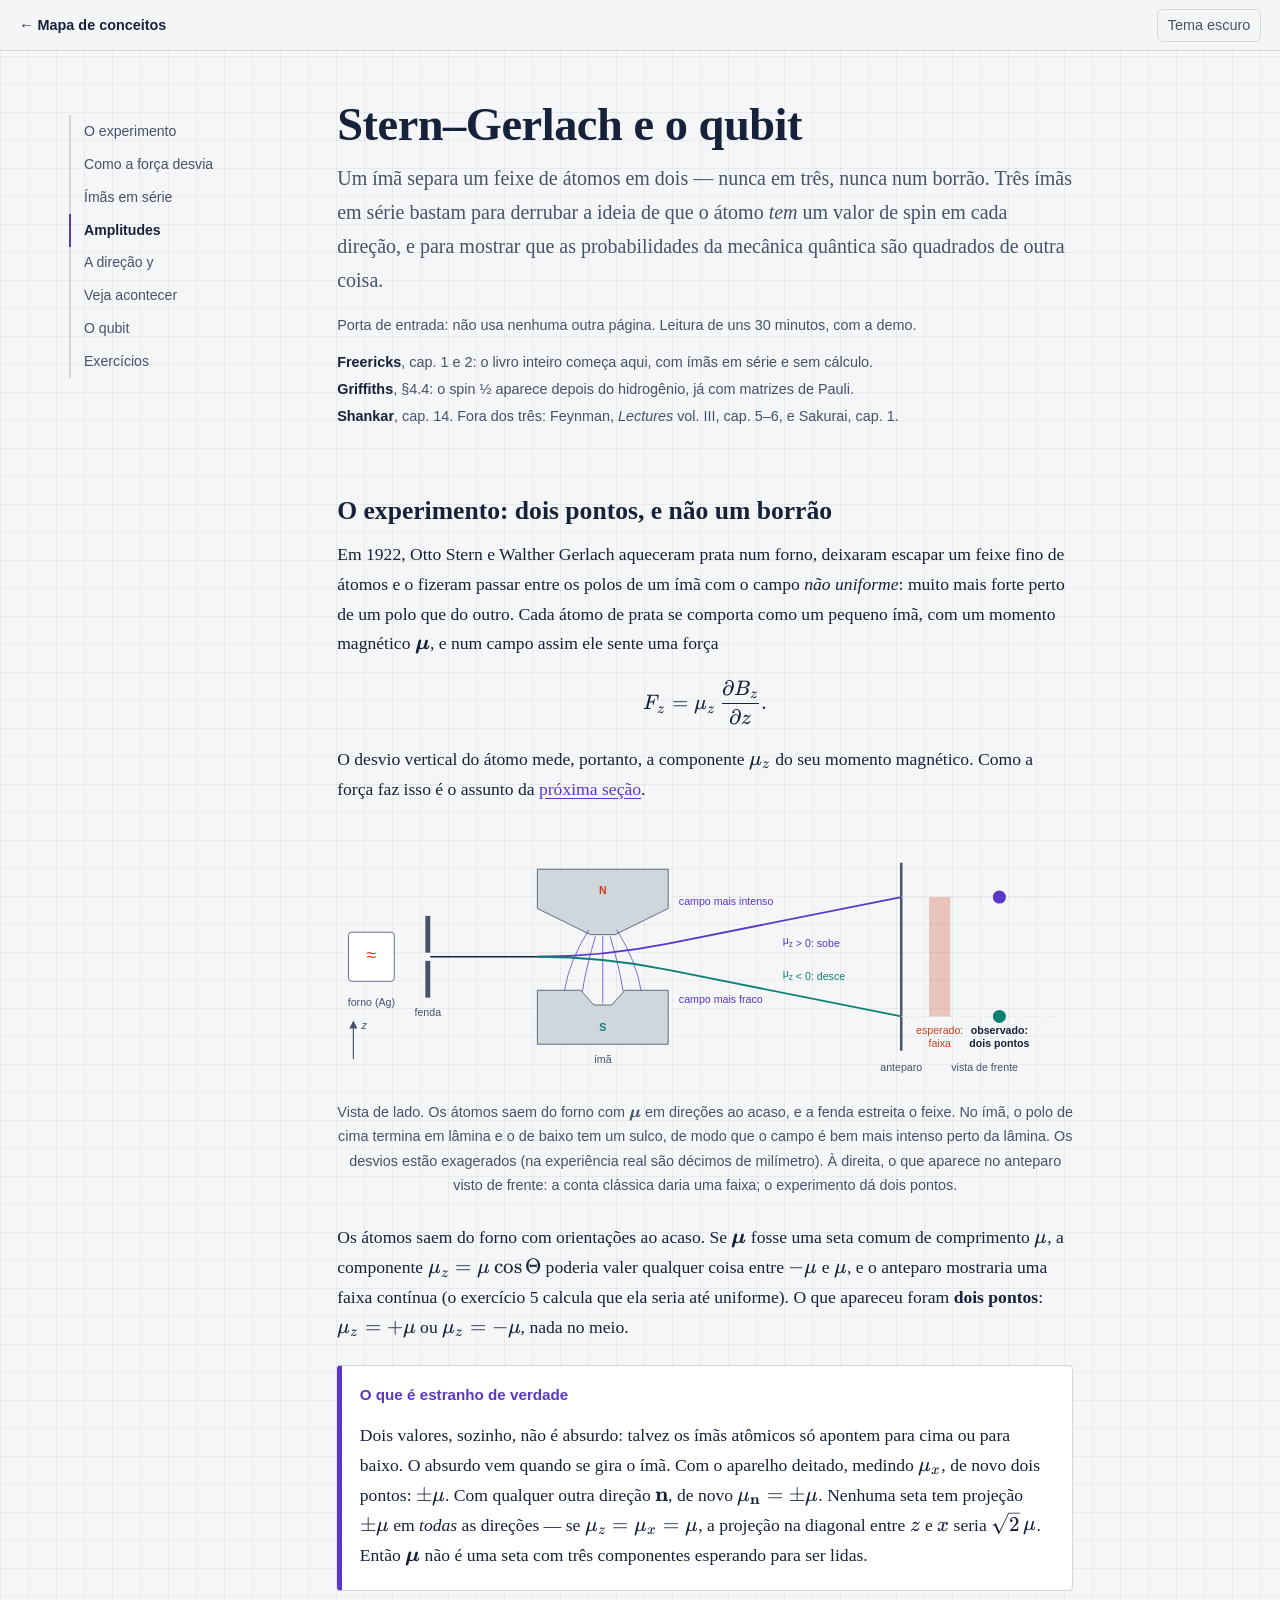
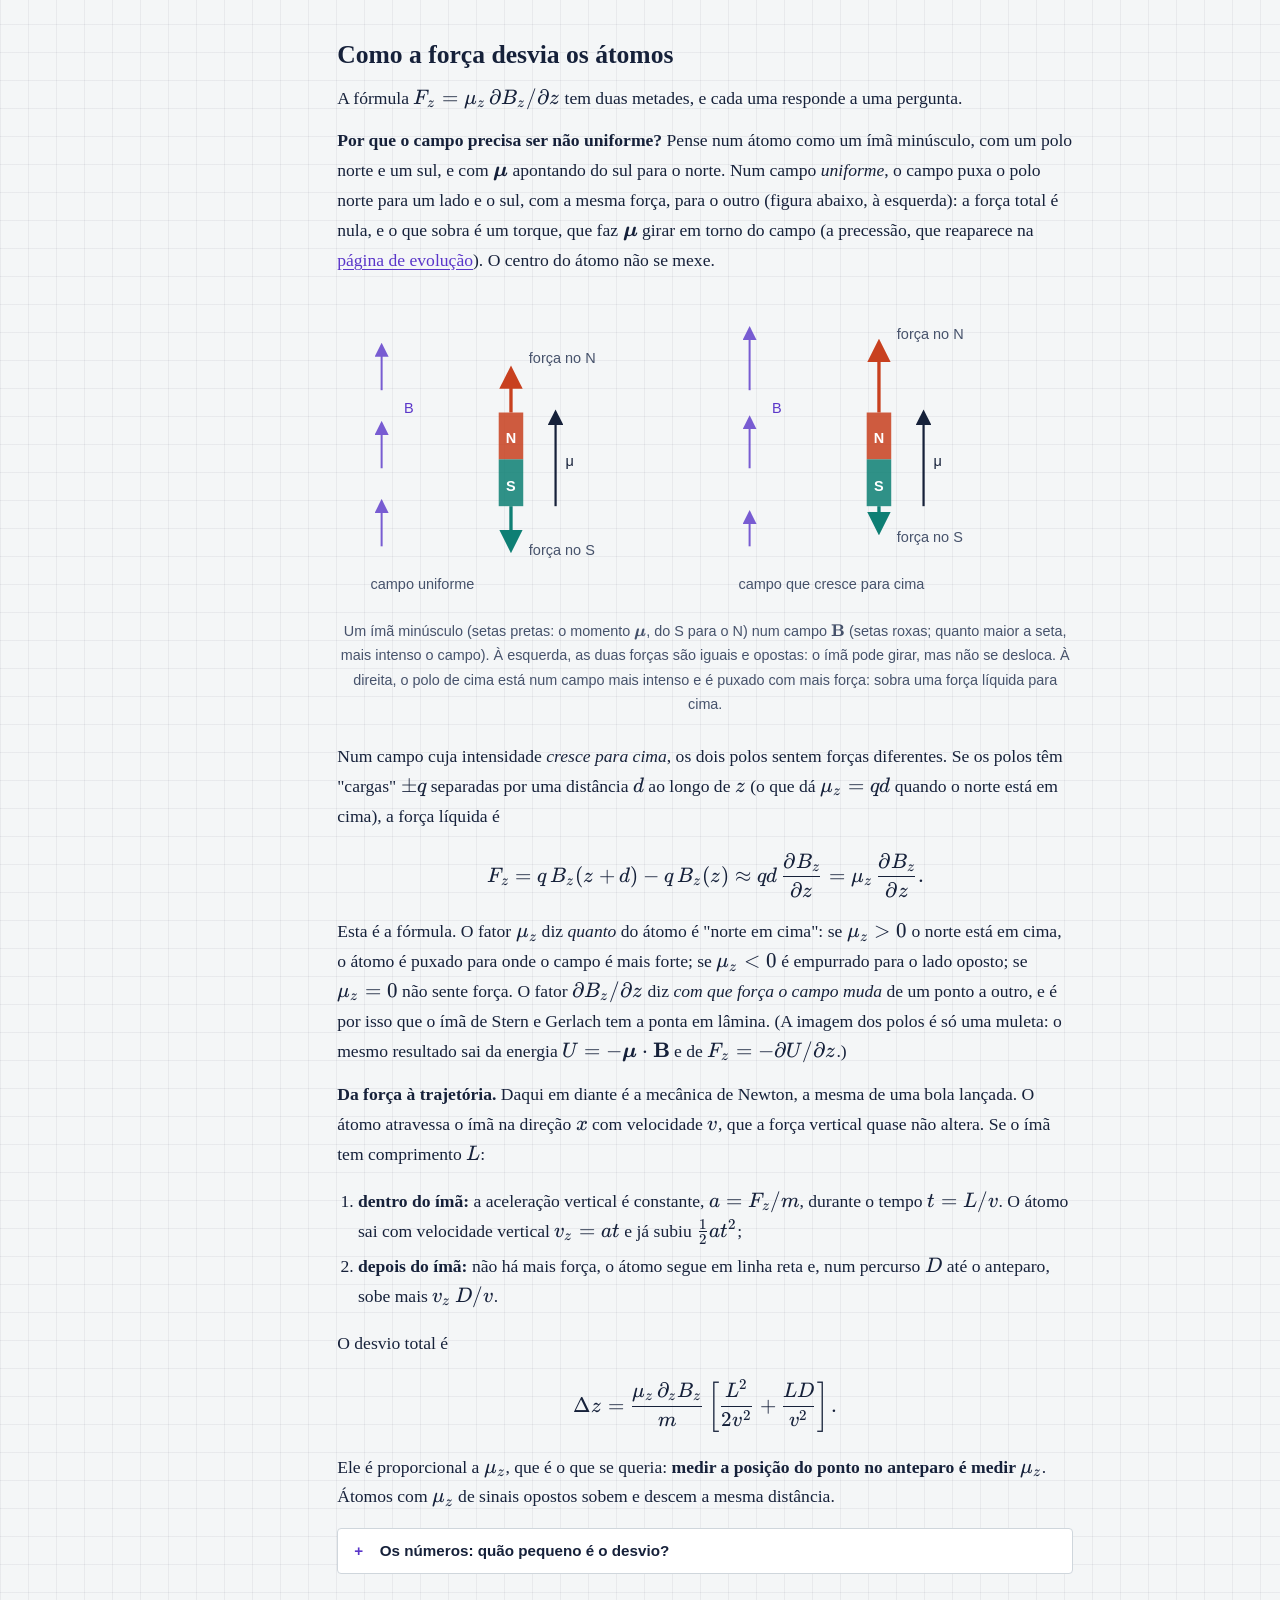
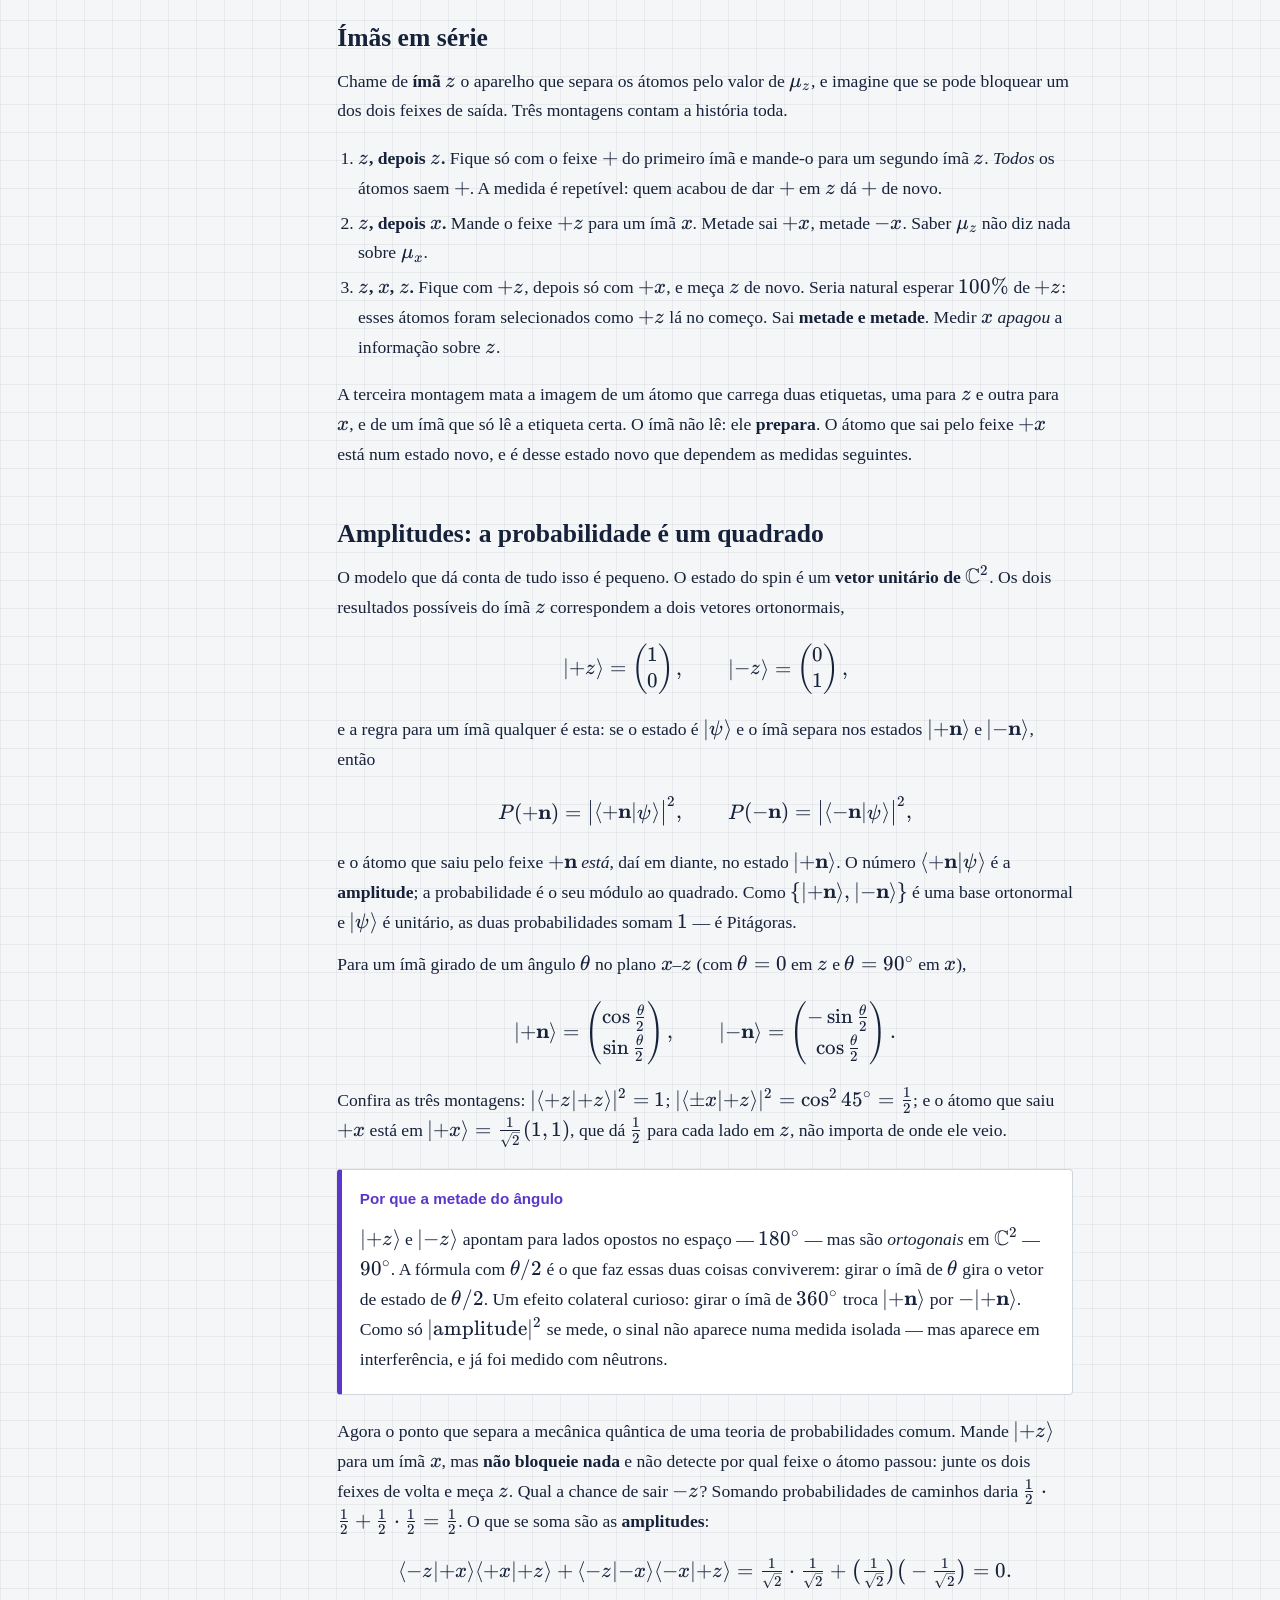
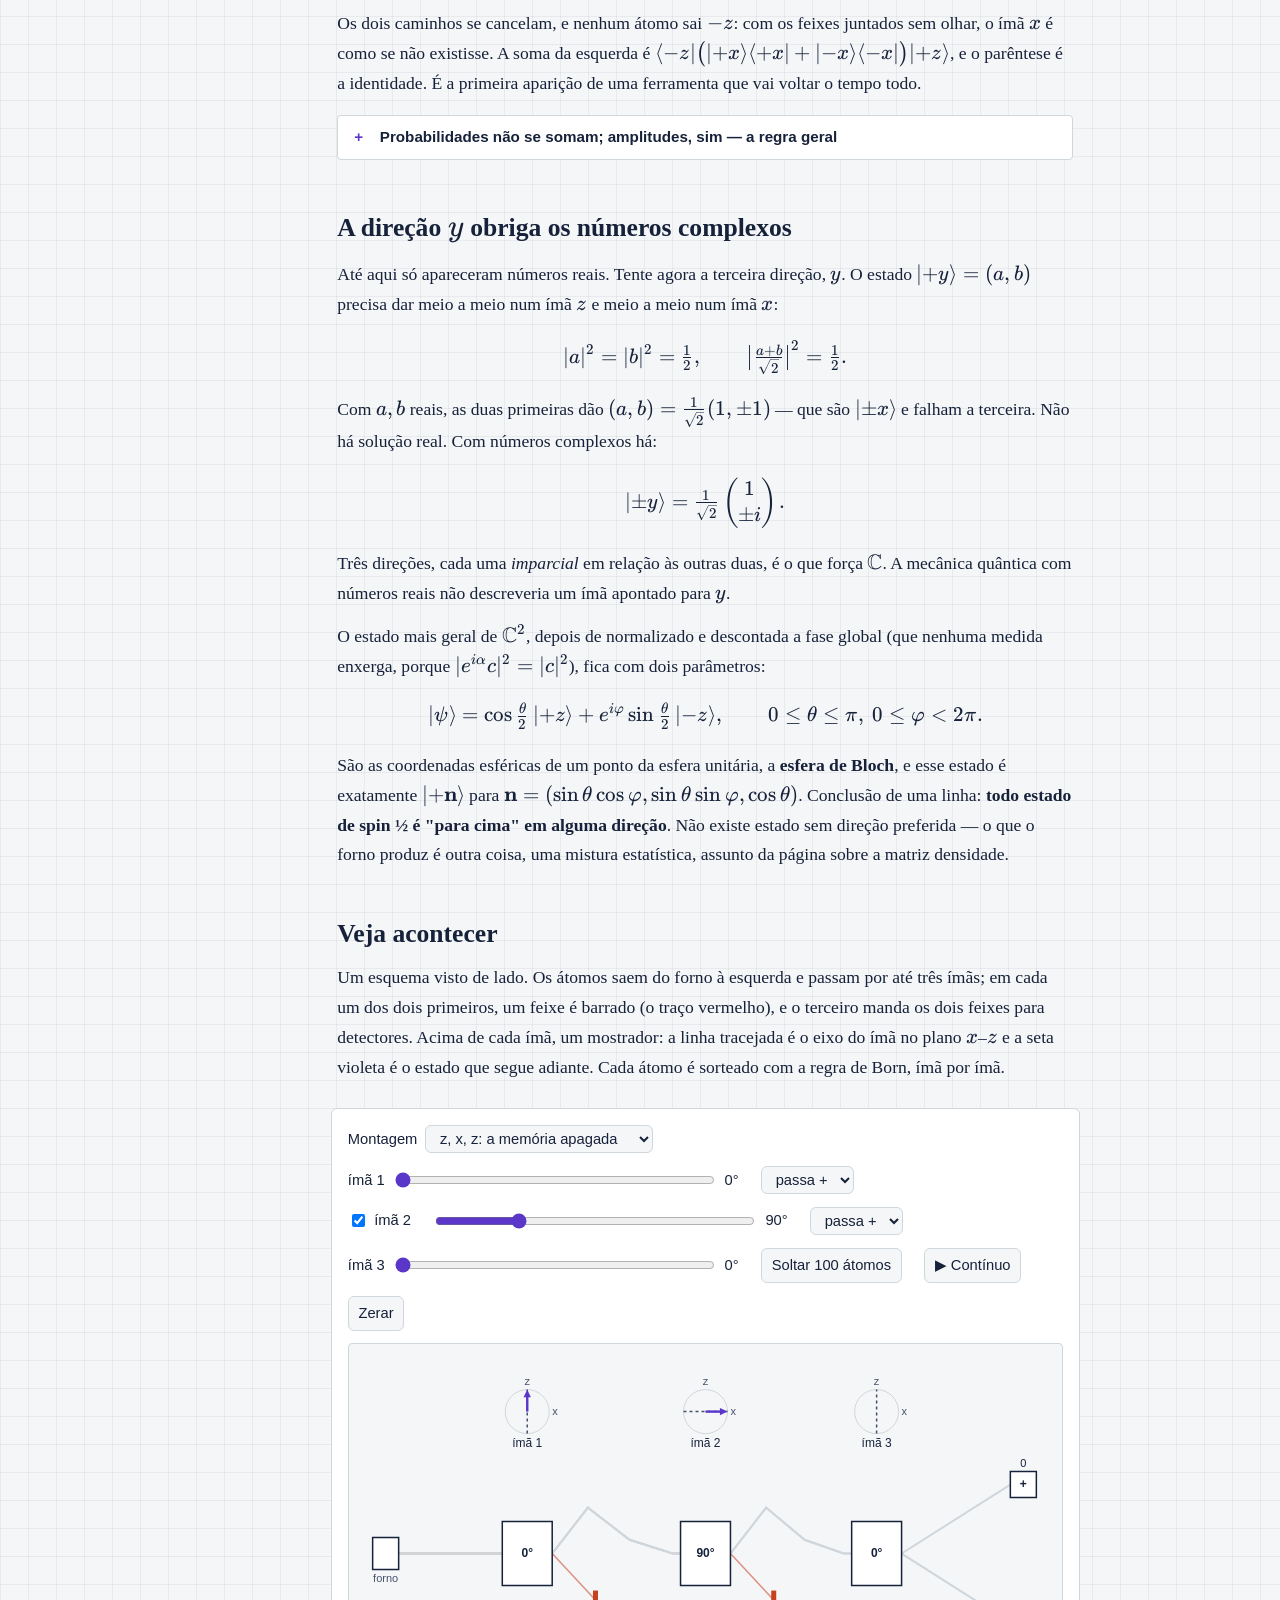
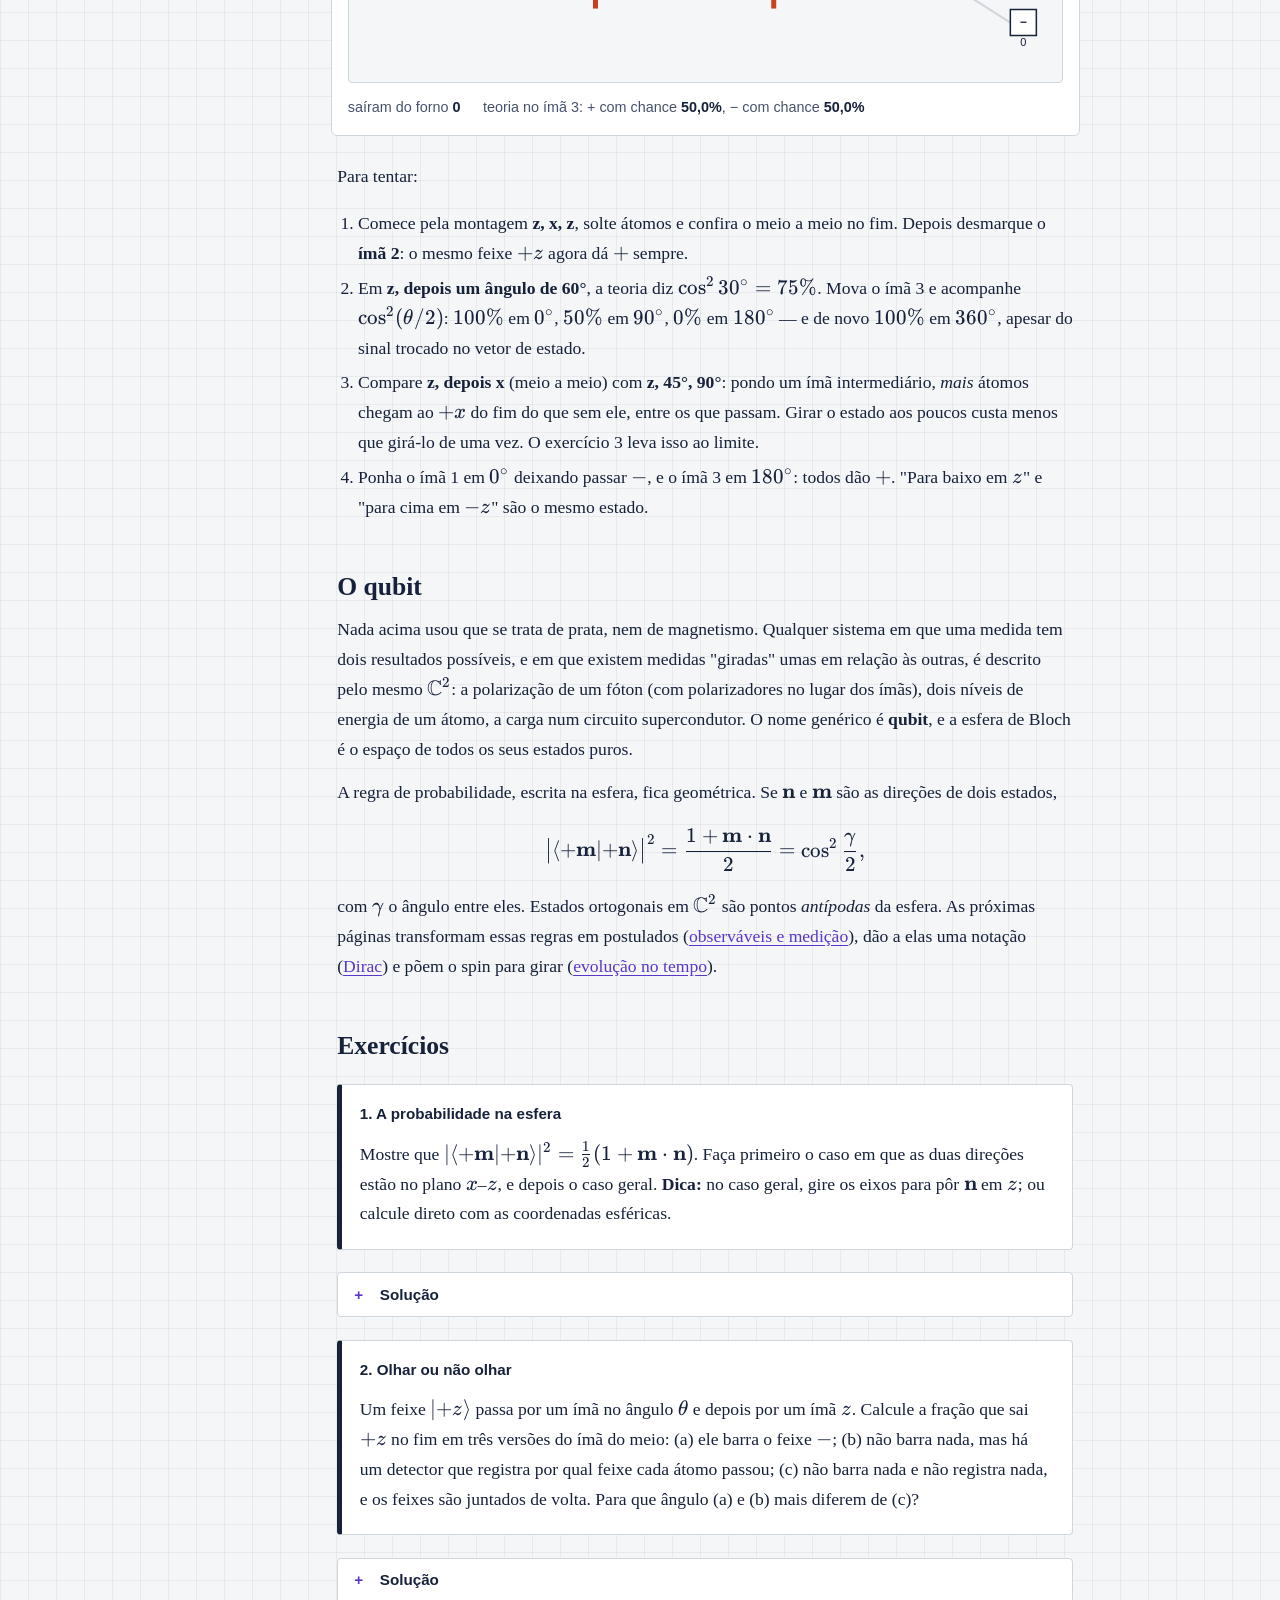
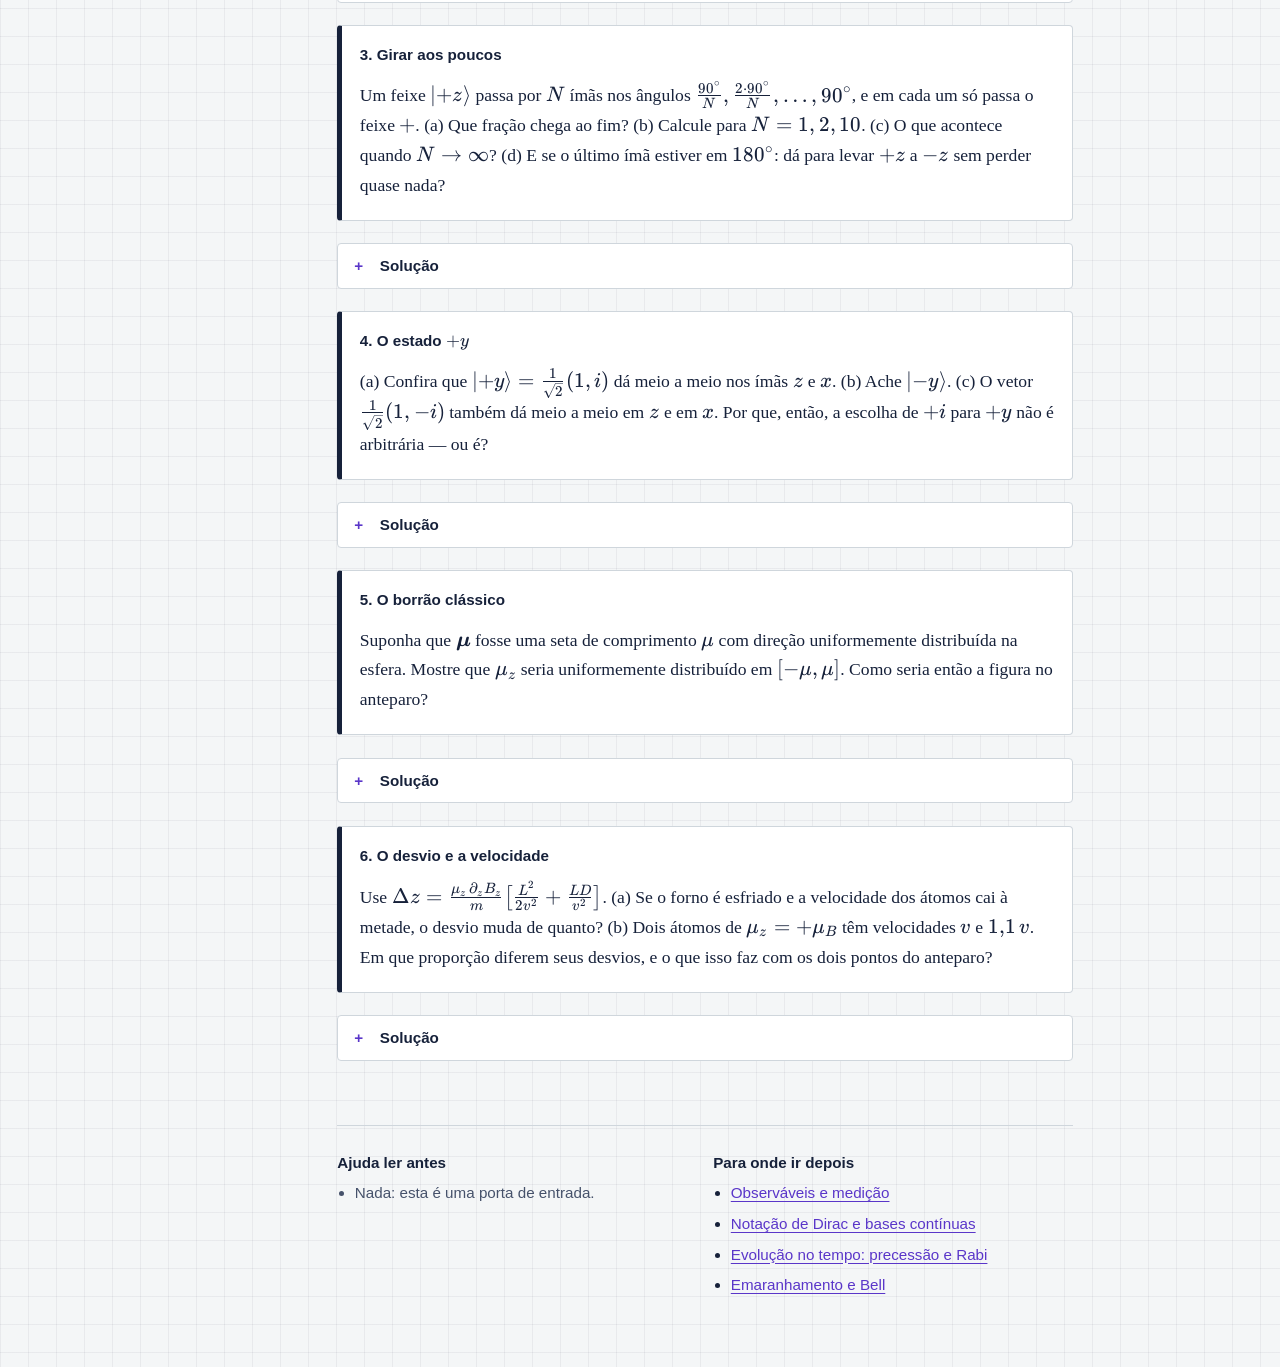
==== commit 74285967: "Stern–Gerlach: figura do experimento, seção sobre a força e o desvio, exercício 6 Co-Authored-By: Cl" ====
--- a/paginas/stern-gerlach.html
+++ b/paginas/stern-gerlach.html
@@ -34,13 +34,131 @@
       <h2 id="experimento" data-toc="O experimento">O experimento: dois pontos, e não um borrão</h2>
       <p>Em 1922, Otto Stern e Walther Gerlach aqueceram prata num forno, deixaram escapar um feixe fino de átomos e o fizeram passar entre os polos de um ímã com o campo <em>não uniforme</em>: muito mais forte perto de um polo que do outro. Cada átomo de prata se comporta como um pequeno ímã, com um momento magnético $\boldsymbol\mu$, e num campo assim ele sente uma força
       $$F_z=\mu_z\,\frac{\partial B_z}{\partial z}.$$
-      O desvio vertical do átomo mede, portanto, a componente $\mu_z$ do seu momento magnético.</p>
+      O desvio vertical do átomo mede, portanto, a componente $\mu_z$ do seu momento magnético. Como a força faz isso é o assunto da <a href="#forca">próxima seção</a>.</p>
+
+      <figure class="fig" style="overflow-x:auto">
+        <svg viewBox="0 0 900 310" role="img" aria-labelledby="sg-fig1-t" style="width:100%;min-width:720px;height:auto;font-family:var(--sans);font-size:13px">
+          <title id="sg-fig1-t">Esquema do experimento de Stern–Gerlach: o feixe sai do forno, passa por uma fenda e entre os polos de um ímã, e se divide em dois feixes que formam dois pontos no anteparo, em vez da faixa esperada pela física clássica.</title>
+          <defs><marker id="sgseta" viewBox="0 0 10 10" refX="8" refY="5" markerWidth="7" markerHeight="7" orient="auto-start-reverse"><path d="M0,0 L10,5 L0,10 z" fill="var(--ink-soft)"/></marker></defs>
+          <g fill="var(--ink-soft)" text-anchor="middle">
+            <text x="42" y="215">forno (Ag)</text><text x="111" y="228">fenda</text>
+            <text x="325" y="285">ímã</text><text x="690" y="295">anteparo</text>
+            <text x="792" y="295">vista de frente</text>
+          </g>
+          <!-- forno e fenda -->
+          <rect x="14" y="125" width="56" height="60" rx="4" fill="var(--box-bg)" stroke="var(--ink-soft)"/>
+          <text x="42" y="160" text-anchor="middle" fill="var(--choque)" font-size="22">≈</text>
+          <rect x="108" y="105" width="6" height="45" fill="var(--ink-soft)"/><rect x="108" y="160" width="6" height="45" fill="var(--ink-soft)"/>
+          <!-- polos -->
+          <polygon points="245,48 405,48 405,96 340,128 310,128 245,96" fill="var(--rule)" stroke="var(--ink-soft)"/>
+          <polygon points="245,262 405,262 405,196 352,196 336,214 314,214 298,196 245,196" fill="var(--rule)" stroke="var(--ink-soft)"/>
+          <text x="325" y="78" text-anchor="middle" fill="var(--choque)" font-weight="700">N</text>
+          <text x="325" y="246" text-anchor="middle" fill="var(--aux)" font-weight="700">S</text>
+          <!-- linhas de campo: apertadas junto à ponta de cima -->
+          <g fill="none" stroke="var(--carac)" stroke-width="1.2" opacity=".75">
+            <path d="M325 130 L325 212"/><path d="M316 130 Q304 170 300 198"/><path d="M334 130 Q346 170 350 198"/>
+            <path d="M308 122 Q284 160 278 197"/><path d="M342 122 Q366 160 372 197"/>
+          </g>
+          <text x="418" y="92" fill="var(--carac)">campo mais intenso</text>
+          <text x="418" y="211" fill="var(--carac)">campo mais fraco</text>
+          <!-- trajetórias -->
+          <path d="M114 155 L245 155" stroke="var(--ink)" stroke-width="2" fill="none"/>
+          <g fill="none" stroke-width="2.2">
+            <path d="M245 155 Q325 155 405 139 L690 82" stroke="var(--carac)"/>
+            <path d="M245 155 Q325 155 405 171 L690 228" stroke="var(--aux)"/>
+          </g>
+          <g text-anchor="start">
+            <text x="545" y="140" fill="var(--carac)">μ<tspan dy="3" font-size="10">z</tspan> &gt; 0: sobe</text>
+            <text x="545" y="180" fill="var(--aux)">μ<tspan dy="3" font-size="10">z</tspan> &lt; 0: desce</text>
+          </g>
+          <!-- anteparo e vistas -->
+          <line x1="690" y1="40" x2="690" y2="270" stroke="var(--ink-soft)" stroke-width="3"/>
+          <g stroke="var(--rule)" stroke-dasharray="2 4"><line x1="690" y1="82" x2="880" y2="82"/><line x1="690" y1="228" x2="880" y2="228"/></g>
+          <rect x="724" y="82" width="26" height="146" fill="var(--choque)" opacity=".28"/>
+          <text x="737" y="250" text-anchor="middle" fill="var(--choque)">esperado:</text><text x="737" y="265" text-anchor="middle" fill="var(--choque)">faixa</text>
+          <circle cx="810" cy="82" r="8" fill="var(--carac)"/><circle cx="810" cy="228" r="8" fill="var(--aux)"/>
+          <text x="810" y="250" text-anchor="middle" fill="var(--ink)" font-weight="700">observado:</text><text x="810" y="265" text-anchor="middle" fill="var(--ink)" font-weight="700">dois pontos</text>
+          <!-- eixo z -->
+          <path d="M20 280 L20 235" stroke="var(--ink-soft)" stroke-width="1.4" marker-end="url(#sgseta)"/>
+          <text x="30" y="243" fill="var(--ink-soft)" font-style="italic">z</text>
+        </svg>
+        <figcaption>Vista de lado. Os átomos saem do forno com $\boldsymbol\mu$ em direções ao acaso, e a fenda estreita o feixe. No ímã, o polo de cima termina em lâmina e o de baixo tem um sulco, de modo que o campo é bem mais intenso perto da lâmina. Os desvios estão exagerados (na experiência real são décimos de milímetro). À direita, o que aparece no anteparo visto de frente: a conta clássica daria uma faixa; o experimento dá dois pontos.</figcaption>
+      </figure>
+
       <p>Os átomos saem do forno com orientações ao acaso. Se $\boldsymbol\mu$ fosse uma seta comum de comprimento $\mu$, a componente $\mu_z=\mu\cos\Theta$ poderia valer qualquer coisa entre $-\mu$ e $\mu$, e o anteparo mostraria uma faixa contínua (o exercício 5 calcula que ela seria até uniforme). O que apareceu foram <b>dois pontos</b>: $\mu_z=+\mu$ ou $\mu_z=-\mu$, nada no meio.</p>
 
       <aside class="box">
         <p class="tag">O que é estranho de verdade</p>
         <p>Dois valores, sozinho, não é absurdo: talvez os ímãs atômicos só apontem para cima ou para baixo. O absurdo vem quando se gira o ímã. Com o aparelho deitado, medindo $\mu_x$, de novo dois pontos: $\pm\mu$. Com qualquer outra direção $\mathbf n$, de novo $\mu_{\mathbf n}=\pm\mu$. Nenhuma seta tem projeção $\pm\mu$ em <em>todas</em> as direções — se $\mu_z=\mu_x=\mu$, a projeção na diagonal entre $z$ e $x$ seria $\sqrt2\,\mu$. Então $\boldsymbol\mu$ não é uma seta com três componentes esperando para ser lidas.</p>
       </aside>
+
+      <h2 id="forca" data-toc="Como a força desvia">Como a força desvia os átomos</h2>
+      <p>A fórmula $F_z=\mu_z\,\partial B_z/\partial z$ tem duas metades, e cada uma responde a uma pergunta.</p>
+
+      <p><b>Por que o campo precisa ser não uniforme?</b> Pense num átomo como um ímã minúsculo, com um polo norte e um sul, e com $\boldsymbol\mu$ apontando do sul para o norte. Num campo <em>uniforme</em>, o campo puxa o polo norte para um lado e o sul, com a mesma força, para o outro (figura abaixo, à esquerda): a força total é nula, e o que sobra é um torque, que faz $\boldsymbol\mu$ girar em torno do campo (a precessão, que reaparece na <a href="evolucao-spin.html">página de evolução</a>). O centro do átomo não se mexe.</p>
+
+      <figure class="fig" style="overflow-x:auto">
+        <svg viewBox="0 0 660 270" role="img" aria-labelledby="sg-fig2-t" style="width:100%;min-width:560px;height:auto;font-family:var(--sans);font-size:13px">
+          <title id="sg-fig2-t">Um pequeno ímã de dois polos em um campo uniforme, onde as duas forças se cancelam, e em um campo cujo módulo cresce para cima, onde a força no polo de cima vence a de baixo.</title>
+          <defs>
+            <marker id="sgs2" viewBox="0 0 10 10" refX="8" refY="5" markerWidth="7" markerHeight="7" orient="auto"><path d="M0,0 L10,5 L0,10 z" fill="context-stroke"/></marker>
+          </defs>
+          <g fill="none" stroke-width="2.4">
+            <!-- painel esquerdo: campo uniforme -->
+            <g stroke="var(--carac)" opacity=".8" stroke-width="1.8">
+              <path d="M40 220 L40 180" marker-end="url(#sgs2)"/><path d="M40 150 L40 110" marker-end="url(#sgs2)"/><path d="M40 80 L40 40" marker-end="url(#sgs2)"/>
+              <path d="M370 220 L370 190" marker-end="url(#sgs2)"/><path d="M370 150 L370 105" marker-end="url(#sgs2)"/><path d="M370 80 L370 25" marker-end="url(#sgs2)"/>
+            </g>
+          </g>
+          <!-- ímãzinho 1 -->
+          <rect x="145" y="100" width="22" height="42" fill="var(--choque)" opacity=".85"/><rect x="145" y="142" width="22" height="42" fill="var(--aux)" opacity=".85"/>
+          <text x="156" y="127" text-anchor="middle" fill="#fff" font-weight="700">N</text><text x="156" y="170" text-anchor="middle" fill="#fff" font-weight="700">S</text>
+          <path d="M156 100 L156 62" stroke="var(--choque)" stroke-width="3" fill="none" marker-end="url(#sgs2)"/>
+          <path d="M156 184 L156 222" stroke="var(--aux)" stroke-width="3" fill="none" marker-end="url(#sgs2)"/>
+          <path d="M196 184 L196 100" stroke="var(--ink)" stroke-width="2" fill="none" marker-end="url(#sgs2)"/>
+          <!-- ímãzinho 2 -->
+          <rect x="475" y="100" width="22" height="42" fill="var(--choque)" opacity=".85"/><rect x="475" y="142" width="22" height="42" fill="var(--aux)" opacity=".85"/>
+          <text x="486" y="127" text-anchor="middle" fill="#fff" font-weight="700">N</text><text x="486" y="170" text-anchor="middle" fill="#fff" font-weight="700">S</text>
+          <path d="M486 100 L486 38" stroke="var(--choque)" stroke-width="3" fill="none" marker-end="url(#sgs2)"/>
+          <path d="M486 184 L486 206" stroke="var(--aux)" stroke-width="3" fill="none" marker-end="url(#sgs2)"/>
+          <path d="M526 184 L526 100" stroke="var(--ink)" stroke-width="2" fill="none" marker-end="url(#sgs2)"/>
+          <g fill="var(--ink-soft)">
+            <text x="30" y="258" >campo uniforme</text><text x="360" y="258">campo que cresce para cima</text>
+            <text x="172" y="56">força no N</text><text x="172" y="228">força no S</text>
+            <text x="502" y="34">força no N</text><text x="502" y="216">força no S</text>
+          </g>
+          <g fill="var(--ink)"><text x="205" y="148">μ</text><text x="535" y="148">μ</text></g>
+          <text x="60" y="100" fill="var(--carac)">B</text><text x="390" y="100" fill="var(--carac)">B</text>
+        </svg>
+        <figcaption>Um ímã minúsculo (setas pretas: o momento $\boldsymbol\mu$, do S para o N) num campo $\mathbf B$ (setas roxas; quanto maior a seta, mais intenso o campo). À esquerda, as duas forças são iguais e opostas: o ímã pode girar, mas não se desloca. À direita, o polo de cima está num campo mais intenso e é puxado com mais força: sobra uma força líquida para cima.</figcaption>
+      </figure>
+
+      <p>Num campo cuja intensidade <em>cresce para cima</em>, os dois polos sentem forças diferentes. Se os polos têm "cargas" $\pm q$ separadas por uma distância $d$ ao longo de $z$ (o que dá $\mu_z=qd$ quando o norte está em cima), a força líquida é
+      $$F_z=q\,B_z(z+d)-q\,B_z(z)\approx qd\,\frac{\partial B_z}{\partial z}=\mu_z\,\frac{\partial B_z}{\partial z}.$$
+      Esta é a fórmula. O fator $\mu_z$ diz <em>quanto</em> do átomo é "norte em cima": se $\mu_z>0$ o norte está em cima, o átomo é puxado para onde o campo é mais forte; se $\mu_z<0$ é empurrado para o lado oposto; se $\mu_z=0$ não sente força. O fator $\partial B_z/\partial z$ diz <em>com que força o campo muda</em> de um ponto a outro, e é por isso que o ímã de Stern e Gerlach tem a ponta em lâmina. (A imagem dos polos é só uma muleta: o mesmo resultado sai da energia $U=-\boldsymbol\mu\cdot\mathbf B$ e de $F_z=-\partial U/\partial z$.)</p>
+
+      <p><b>Da força à trajetória.</b> Daqui em diante é a mecânica de Newton, a mesma de uma bola lançada. O átomo atravessa o ímã na direção $x$ com velocidade $v$, que a força vertical quase não altera. Se o ímã tem comprimento $L$:</p>
+      <ol>
+        <li><b>dentro do ímã:</b> a aceleração vertical é constante, $a=F_z/m$, durante o tempo $t=L/v$. O átomo sai com velocidade vertical $v_z=at$ e já subiu $\tfrac12at^2$;</li>
+        <li><b>depois do ímã:</b> não há mais força, o átomo segue em linha reta e, num percurso $D$ até o anteparo, sobe mais $v_z\,D/v$.</li>
+      </ol>
+      <p>O desvio total é
+      $$\Delta z=\frac{\mu_z\,\partial_zB_z}{m}\left[\frac{L^2}{2v^2}+\frac{LD}{v^2}\right].$$
+      Ele é proporcional a $\mu_z$, que é o que se queria: <b>medir a posição do ponto no anteparo é medir $\mu_z$</b>. Átomos com $\mu_z$ de sinais opostos sobem e descem a mesma distância.</p>
+
+      <details>
+        <summary>Os números: quão pequeno é o desvio?</summary>
+        <div class="body">
+          <p>Para a prata, o momento magnético do átomo é o de um único elétron desemparelhado, $\mu_z=\pm\mu_B=\pm9{,}27\times10^{-24}\,\mathrm{J/T}$, e a massa é $m\approx1{,}8\times10^{-25}\,\mathrm{kg}$. Com valores da ordem dos de 1922: gradiente $\partial_zB_z\approx10\ \mathrm{T/cm}=10^3\ \mathrm{T/m}$, $L=3{,}5\ \mathrm{cm}$, $D\approx10\ \mathrm{cm}$ e $v\approx550\ \mathrm{m/s}$ (átomos saindo de um forno a mais de mil graus):</p>
+          <ul>
+            <li>aceleração $a=\mu_B\,\partial_zB_z/m\approx5\times10^4\ \mathrm{m/s^2}$, uns 5 000 $g$;</li>
+            <li>tempo no ímã $t=L/v\approx6\times10^{-5}\ \mathrm{s}$, e velocidade vertical de saída $v_z\approx3\ \mathrm{m/s}$, pouco diante dos 550 m/s do avanço;</li>
+            <li>desvio no ímã $\approx0{,}1\ \mathrm{mm}$ e, com o voo até o anteparo, $\Delta z\approx0{,}7\ \mathrm{mm}$ para cada lado.</li>
+          </ul>
+          <p>É pouco, mas visível, e o que importa é a escala: fração de milímetro. (Os átomos têm velocidades diferentes, então cada ponto sai um pouco alargado, e o centro dos pontos reais dependia desses detalhes do aparelho. A conta acima mostra a ordem de grandeza, não o número exato de 1922.)</p>
+          <p>Uma sutileza: o campo de um ímã real não tem só a componente $B_z$ que varia em $z$; como $\nabla\cdot\mathbf B=0$, aparece também uma variação transversal. O átomo, porém, precessa muito depressa em torno do campo, e as forças transversais têm média nula ao longo da precessão. Fica só o efeito em $z$.</p>
+        </div>
+      </details>
 
       <h2 id="serie" data-toc="Ímãs em série">Ímãs em série</h2>
       <p>Chame de <b>ímã $z$</b> o aparelho que separa os átomos pelo valor de $\mu_z$, e imagine que se pode bloquear um dos dois feixes de saída. Três montagens contam a história toda.</p>
@@ -197,6 +315,17 @@
         </div>
       </details>
 
+      <aside class="box exercicio">
+        <p class="tag">6. O desvio e a velocidade</p>
+        <p>Use $\Delta z=\frac{\mu_z\,\partial_zB_z}{m}\big[\frac{L^2}{2v^2}+\frac{LD}{v^2}\big]$. (a) Se o forno é esfriado e a velocidade dos átomos cai à metade, o desvio muda de quanto? (b) Dois átomos de $\mu_z=+\mu_B$ têm velocidades $v$ e $1{,}1\,v$. Em que proporção diferem seus desvios, e o que isso faz com os dois pontos do anteparo?</p>
+      </aside>
+      <details>
+        <summary>Solução</summary>
+        <div class="body">
+          <p>(a) O desvio vai com $1/v^2$: com $v/2$ ele fica $\mathbf{4}$ vezes maior (os átomos ficam mais tempo no ímã). (b) A razão dos desvios é $1/1{,}1^2\approx0{,}83$: o átomo 10% mais rápido desvia 17% menos. Como o feixe tem uma distribuição de velocidades, cada ponto sai alongado na direção $z$, em vez de pontual. Os dois pontos continuam separados porque o alargamento é uma fração do desvio, e não passa por zero: nenhum átomo, por mais rápido que seja, deixa de ser desviado.</p>
+        </div>
+      </details>
+
       <nav class="nextprev" aria-label="Navegação">
         <div>
           <h4>Ajuda ler antes</h4>
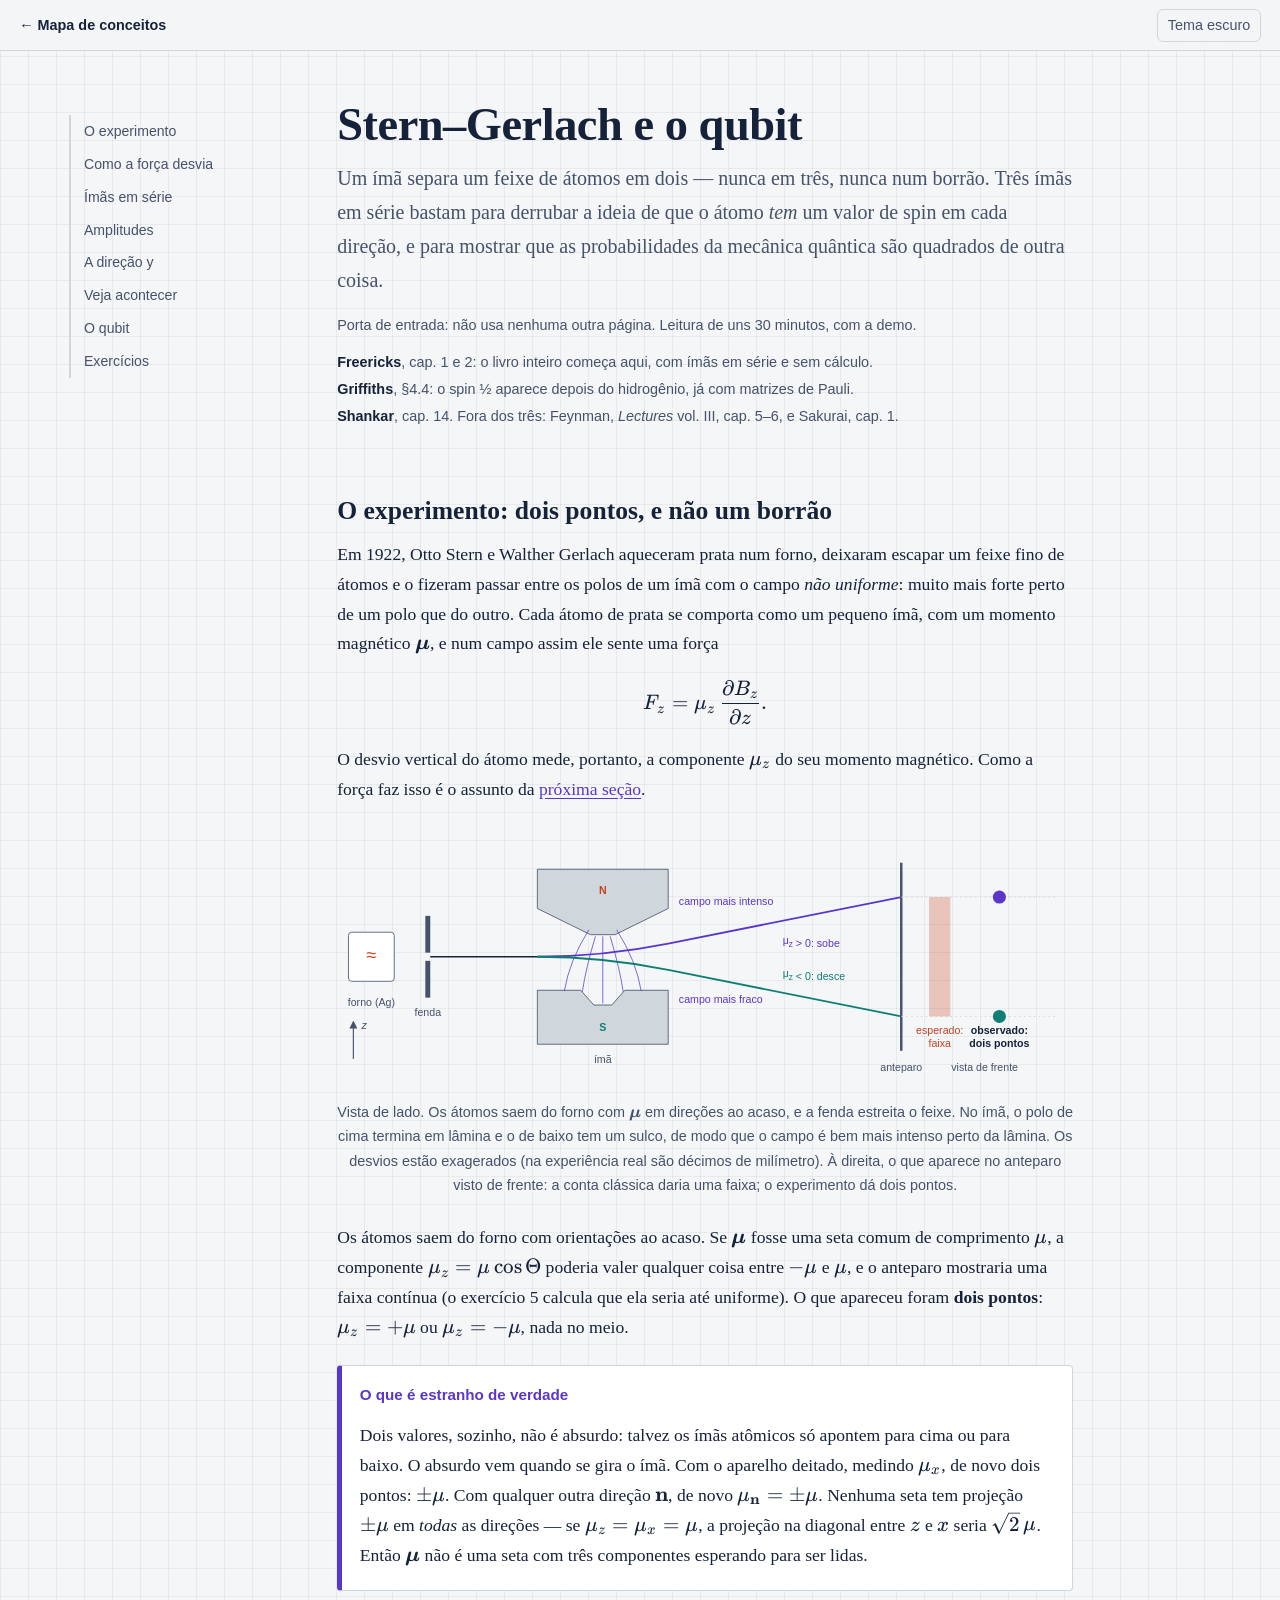
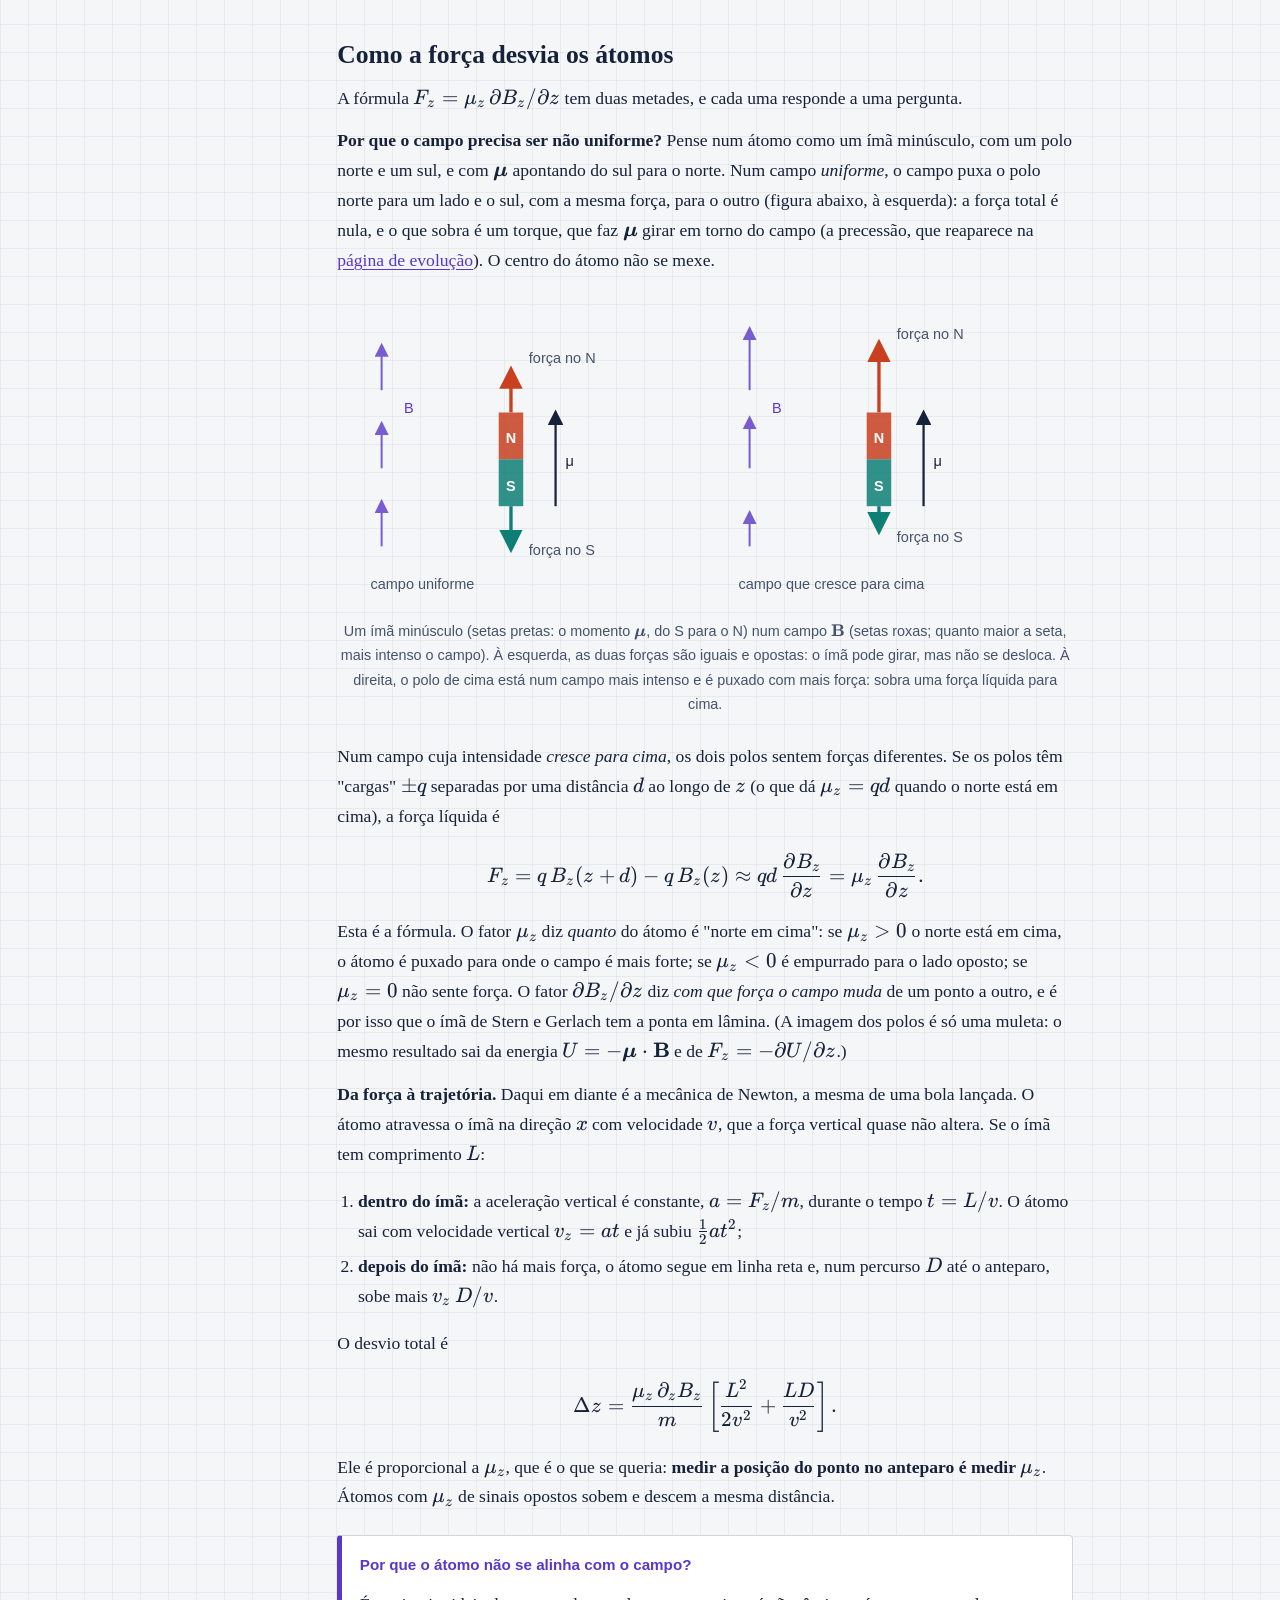
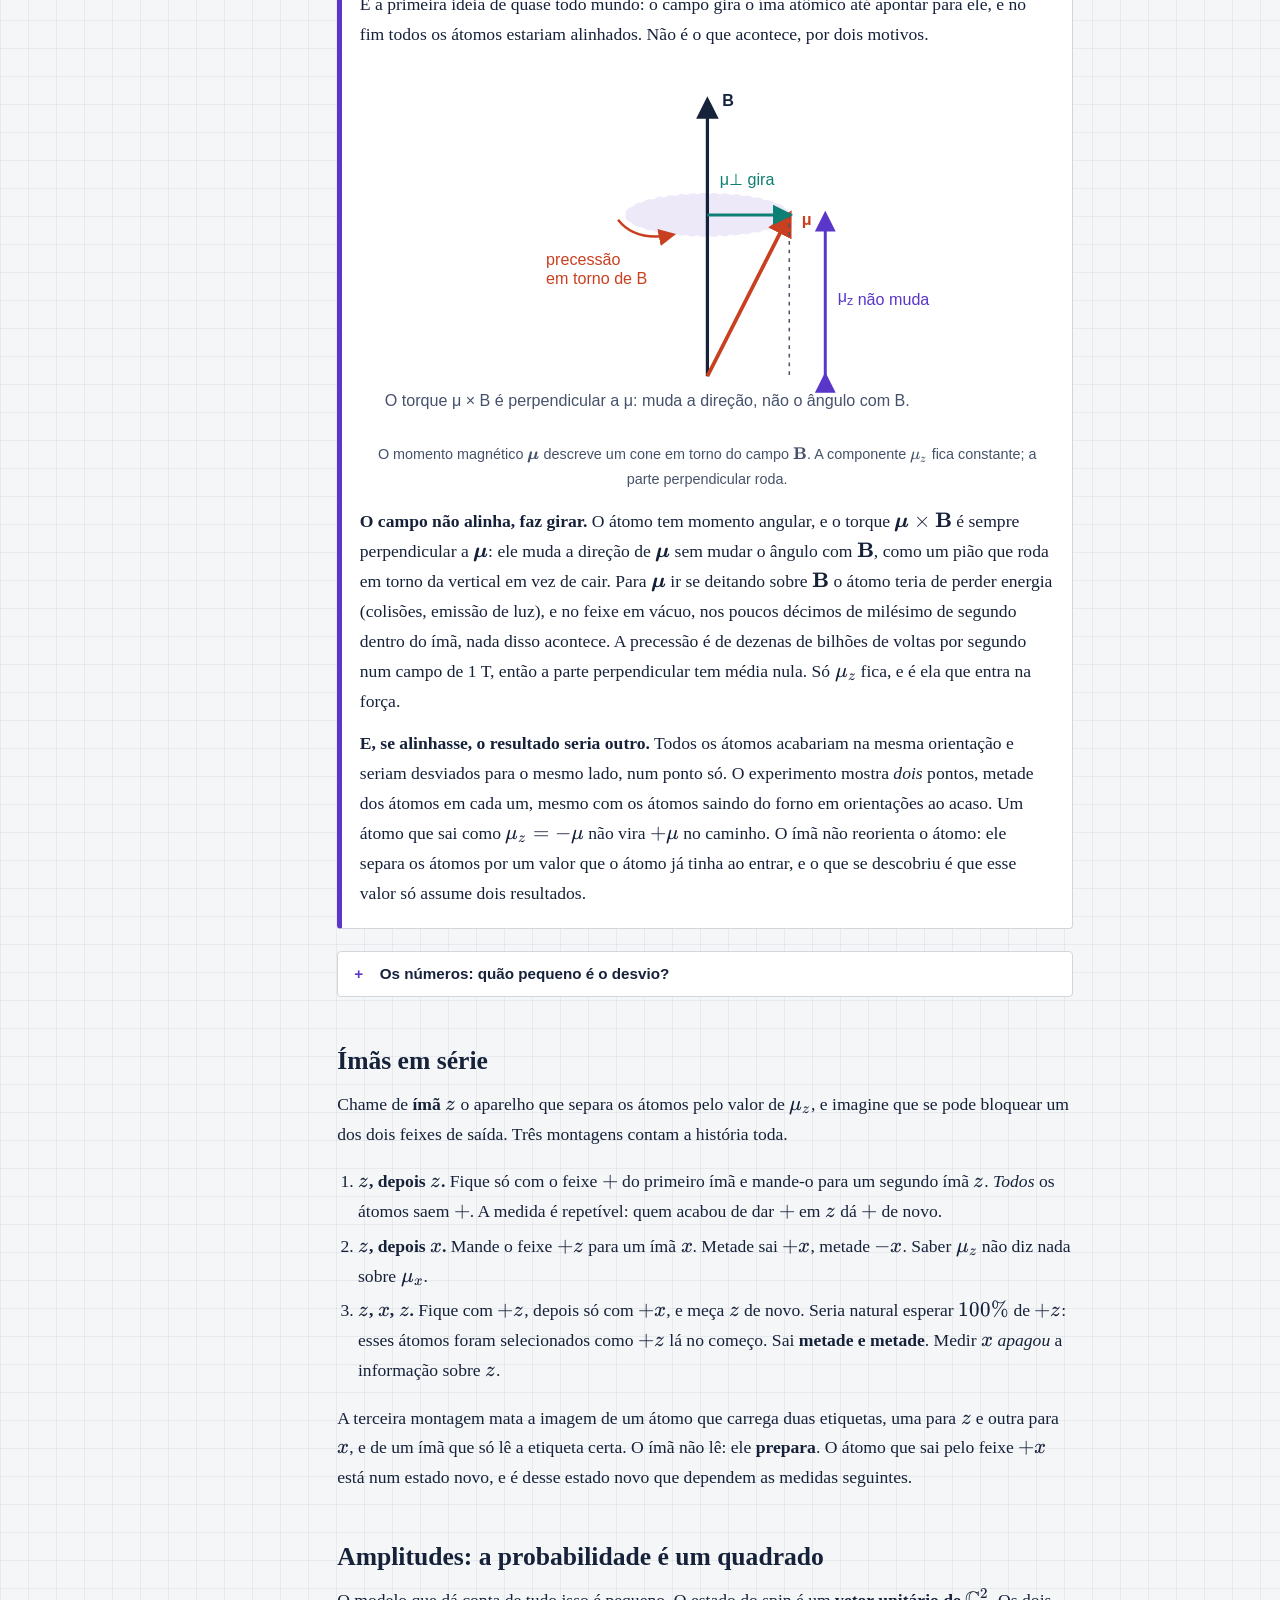
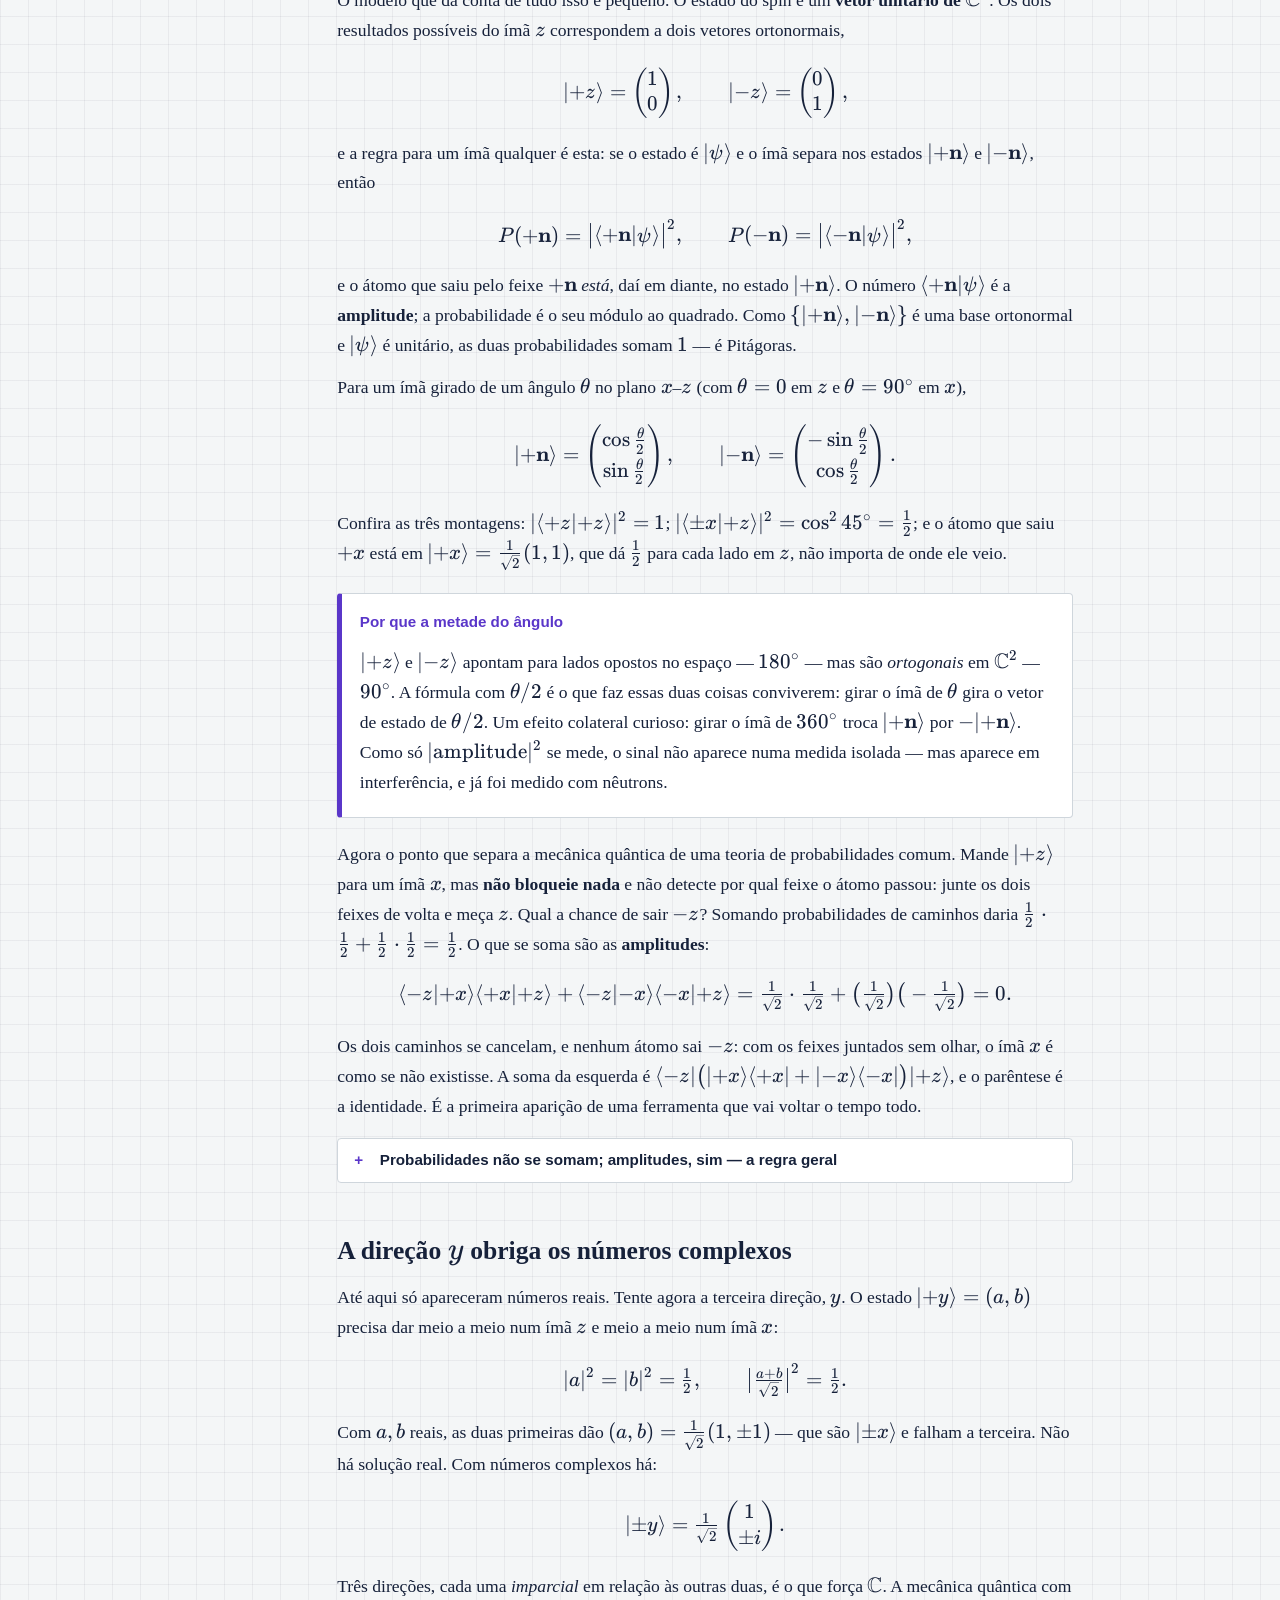
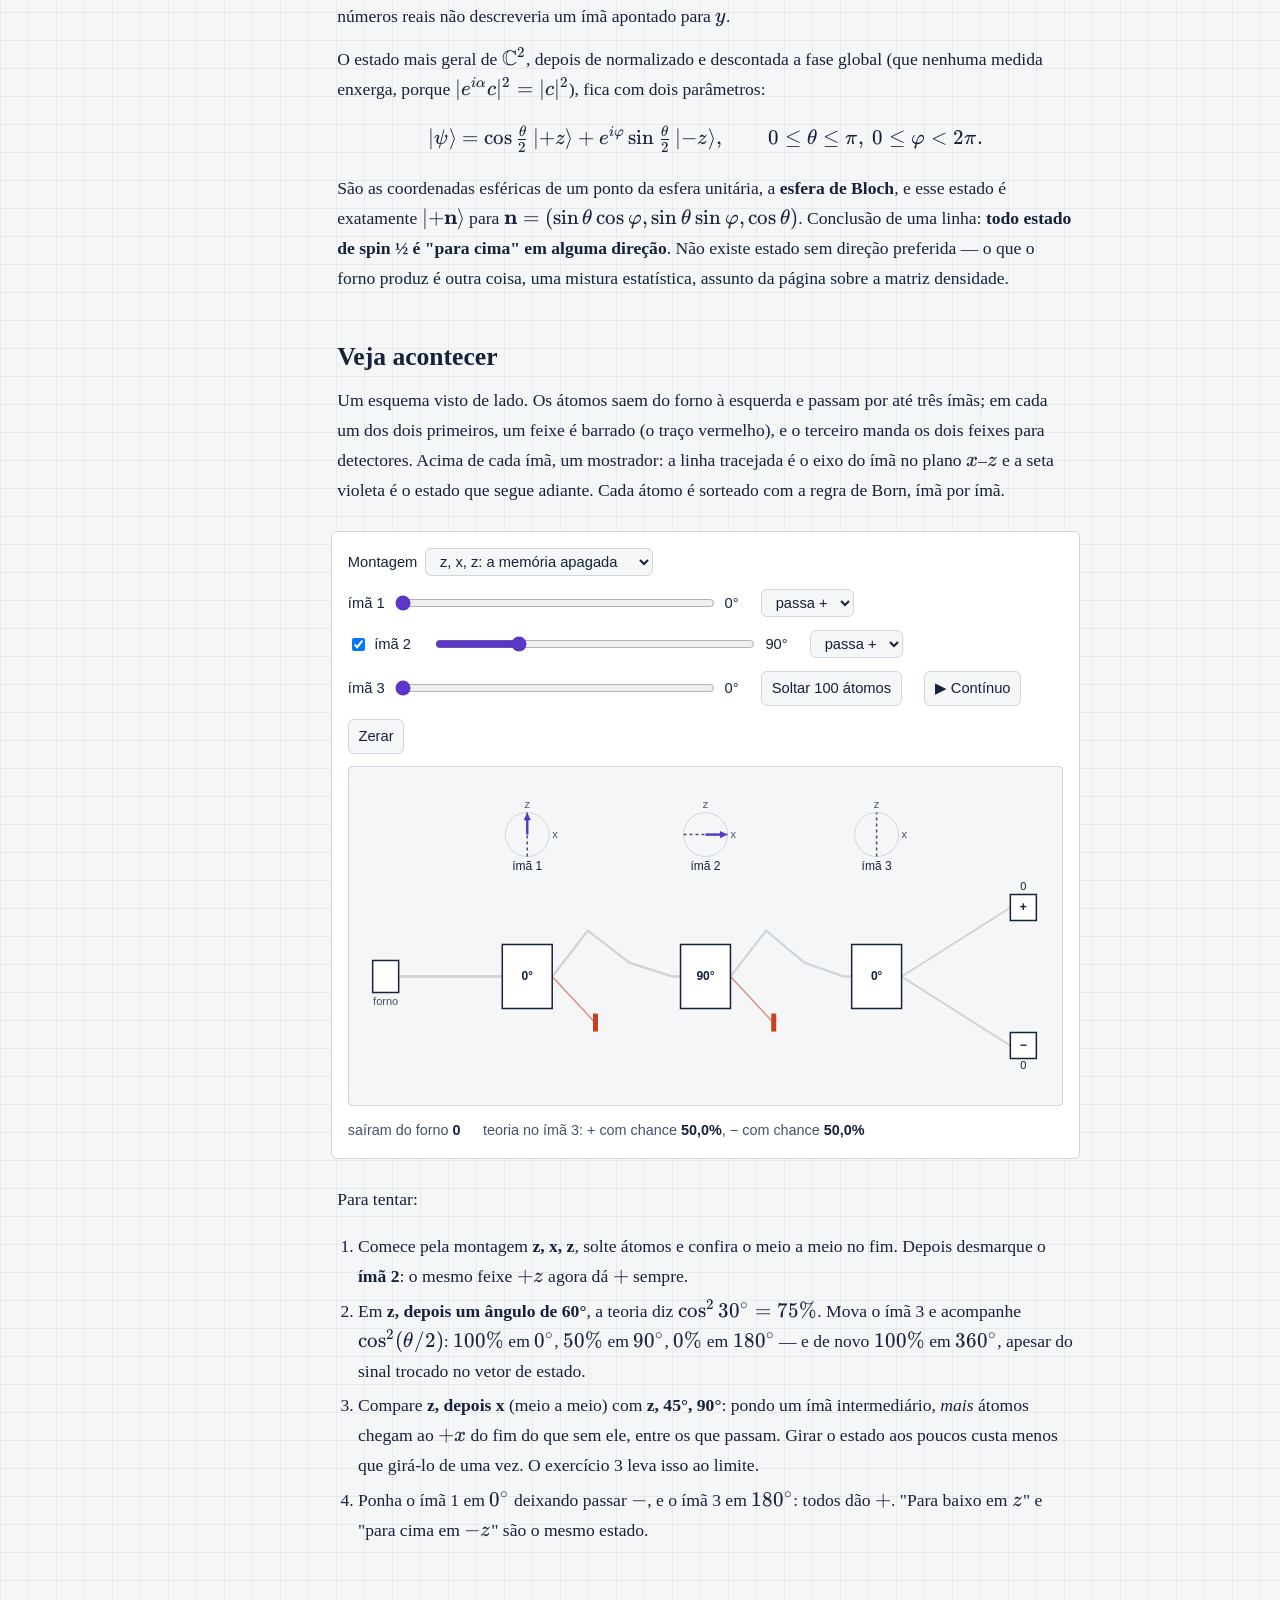
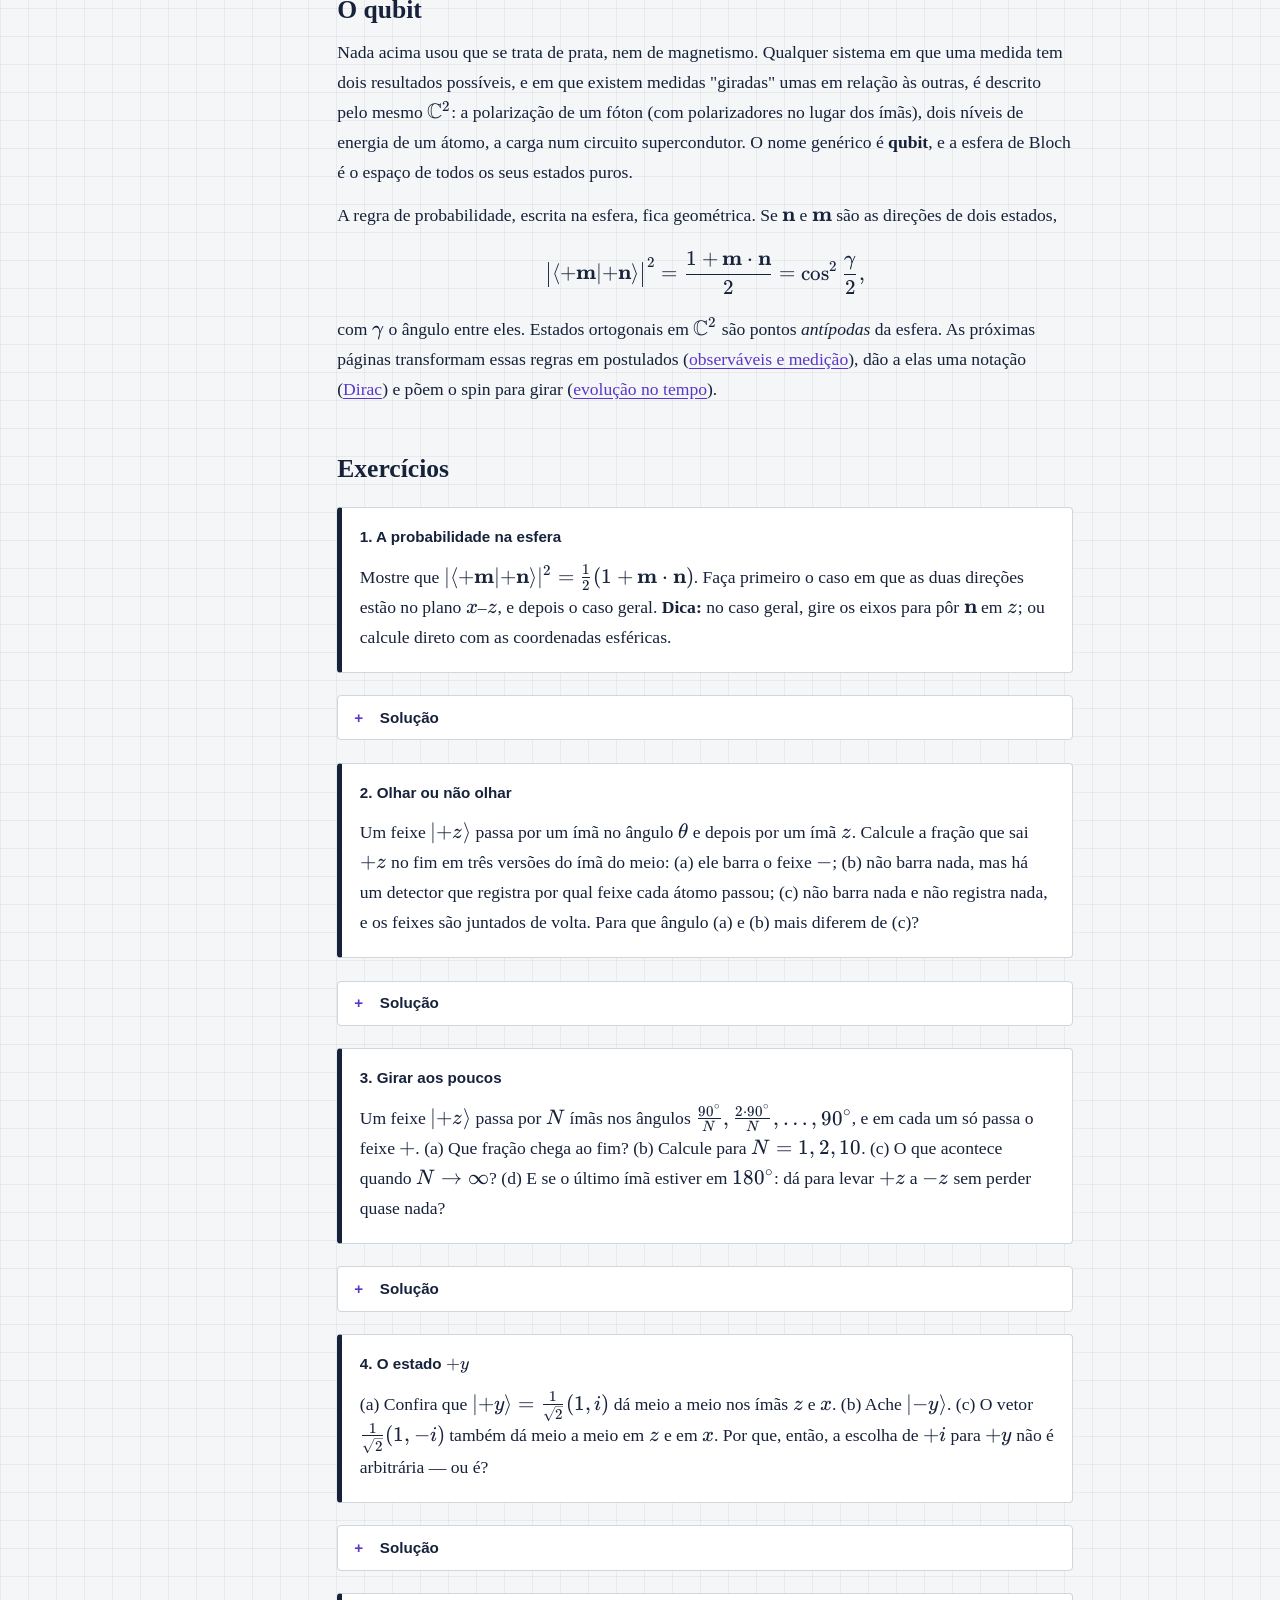
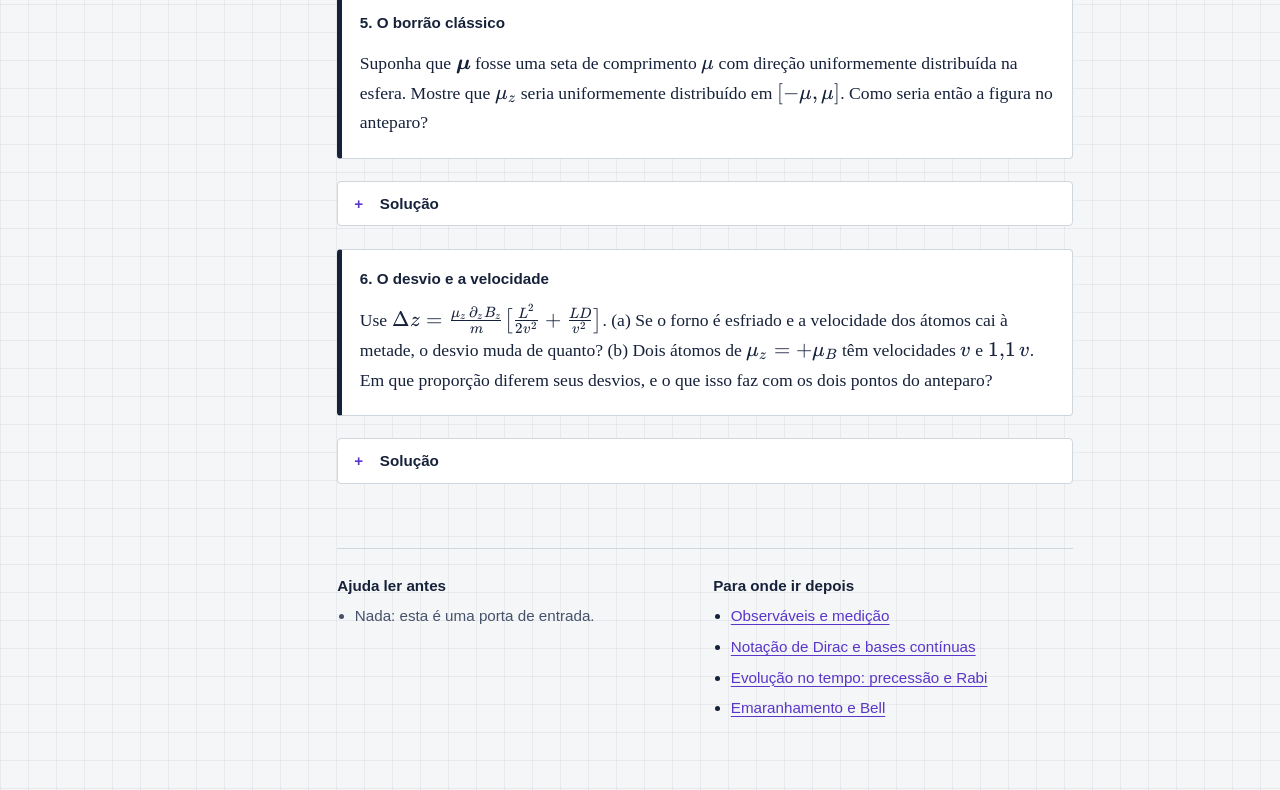
==== commit 1e67e56f: "Stern–Gerlach: caixa sobre por que o átomo não se alinha (precessão) Co-Authored-By: Claude Sonnet 5" ====
--- a/paginas/stern-gerlach.html
+++ b/paginas/stern-gerlach.html
@@ -146,6 +146,40 @@
       $$\Delta z=\frac{\mu_z\,\partial_zB_z}{m}\left[\frac{L^2}{2v^2}+\frac{LD}{v^2}\right].$$
       Ele é proporcional a $\mu_z$, que é o que se queria: <b>medir a posição do ponto no anteparo é medir $\mu_z$</b>. Átomos com $\mu_z$ de sinais opostos sobem e descem a mesma distância.</p>
 
+      <aside class="box">
+        <p class="tag">Por que o átomo não se alinha com o campo?</p>
+        <p>É a primeira ideia de quase todo mundo: o campo gira o ímã atômico até apontar para ele, e no fim todos os átomos estariam alinhados. Não é o que acontece, por dois motivos.</p>
+        <figure class="fig" style="overflow-x:auto;margin:1rem 0">
+          <svg viewBox="0 0 560 290" role="img" aria-labelledby="sg-fig3-t" style="width:100%;min-width:460px;height:auto;font-family:var(--sans);font-size:13px">
+            <title id="sg-fig3-t">O momento magnético μ descreve um cone em torno do campo B, que aponta para cima. A componente ao longo de B é constante; a componente perpendicular gira.</title>
+            <defs><marker id="sg3a" viewBox="0 0 10 10" refX="8" refY="5" markerWidth="7" markerHeight="7" orient="auto"><path d="M0,0 L10,5 L0,10 z" fill="context-stroke"/></marker></defs>
+            <!-- cone: elipse da ponta de mu -->
+            <ellipse cx="280" cy="120" rx="66" ry="17" fill="var(--carac)" opacity=".10" stroke="var(--carac)" stroke-width="1.3" stroke-dasharray="5 4"/>
+            <!-- B -->
+            <path d="M280 250 L280 28" stroke="var(--ink)" stroke-width="2.6" fill="none" marker-end="url(#sg3a)"/>
+            <text x="292" y="32" fill="var(--ink)" font-weight="700">B</text>
+            <!-- mu preso na origem, ponta na elipse -->
+            <path d="M280 250 L346 120" stroke="var(--choque)" stroke-width="3" fill="none" marker-end="url(#sg3a)"/>
+            <text x="356" y="128" fill="var(--choque)" font-weight="700">μ</text>
+            <!-- componente paralela e perpendicular -->
+            <line x1="346" y1="120" x2="346" y2="250" stroke="var(--ink-soft)" stroke-width="1.2" stroke-dasharray="3 4"/>
+            <line x1="280" y1="120" x2="346" y2="120" stroke="var(--ink-soft)" stroke-width="1.2" stroke-dasharray="3 4"/>
+            <path d="M280 120 L346 120" stroke="var(--aux)" stroke-width="2.4" fill="none" marker-end="url(#sg3a)"/>
+            <text x="290" y="96" fill="var(--aux)">μ⊥ gira</text>
+            <path d="M375 250 L375 120" stroke="var(--carac)" stroke-width="2.4" fill="none" marker-start="url(#sg3a)" marker-end="url(#sg3a)"/>
+            <text x="385" y="190" fill="var(--carac)">μ<tspan dy="3" font-size="10">z</tspan> não muda</text>
+            <!-- seta de precessão -->
+            <path d="M208 124 Q222 142 252 136" stroke="var(--choque)" stroke-width="2" fill="none" marker-end="url(#sg3a)"/>
+            <text x="150" y="160" fill="var(--choque)">precessão</text>
+            <text x="150" y="176" fill="var(--choque)">em torno de B</text>
+            <text x="20" y="274" fill="var(--ink-soft)">O torque μ × B é perpendicular a μ: muda a direção, não o ângulo com B.</text>
+          </svg>
+          <figcaption>O momento magnético $\boldsymbol\mu$ descreve um cone em torno do campo $\mathbf B$. A componente $\mu_z$ fica constante; a parte perpendicular roda.</figcaption>
+        </figure>
+        <p><b>O campo não alinha, faz girar.</b> O átomo tem momento angular, e o torque $\boldsymbol\mu\times\mathbf B$ é sempre perpendicular a $\boldsymbol\mu$: ele muda a direção de $\boldsymbol\mu$ sem mudar o ângulo com $\mathbf B$, como um pião que roda em torno da vertical em vez de cair. Para $\boldsymbol\mu$ ir se deitando sobre $\mathbf B$ o átomo teria de perder energia (colisões, emissão de luz), e no feixe em vácuo, nos poucos décimos de milésimo de segundo dentro do ímã, nada disso acontece. A precessão é de dezenas de bilhões de voltas por segundo num campo de 1&nbsp;T, então a parte perpendicular tem média nula. Só $\mu_z$ fica, e é ela que entra na força.</p>
+        <p><b>E, se alinhasse, o resultado seria outro.</b> Todos os átomos acabariam na mesma orientação e seriam desviados para o mesmo lado, num ponto só. O experimento mostra <em>dois</em> pontos, metade dos átomos em cada um, mesmo com os átomos saindo do forno em orientações ao acaso. Um átomo que sai como $\mu_z=-\mu$ não vira $+\mu$ no caminho. O ímã não reorienta o átomo: ele separa os átomos por um valor que o átomo já tinha ao entrar, e o que se descobriu é que esse valor só assume dois resultados.</p>
+      </aside>
+
       <details>
         <summary>Os números: quão pequeno é o desvio?</summary>
         <div class="body">
